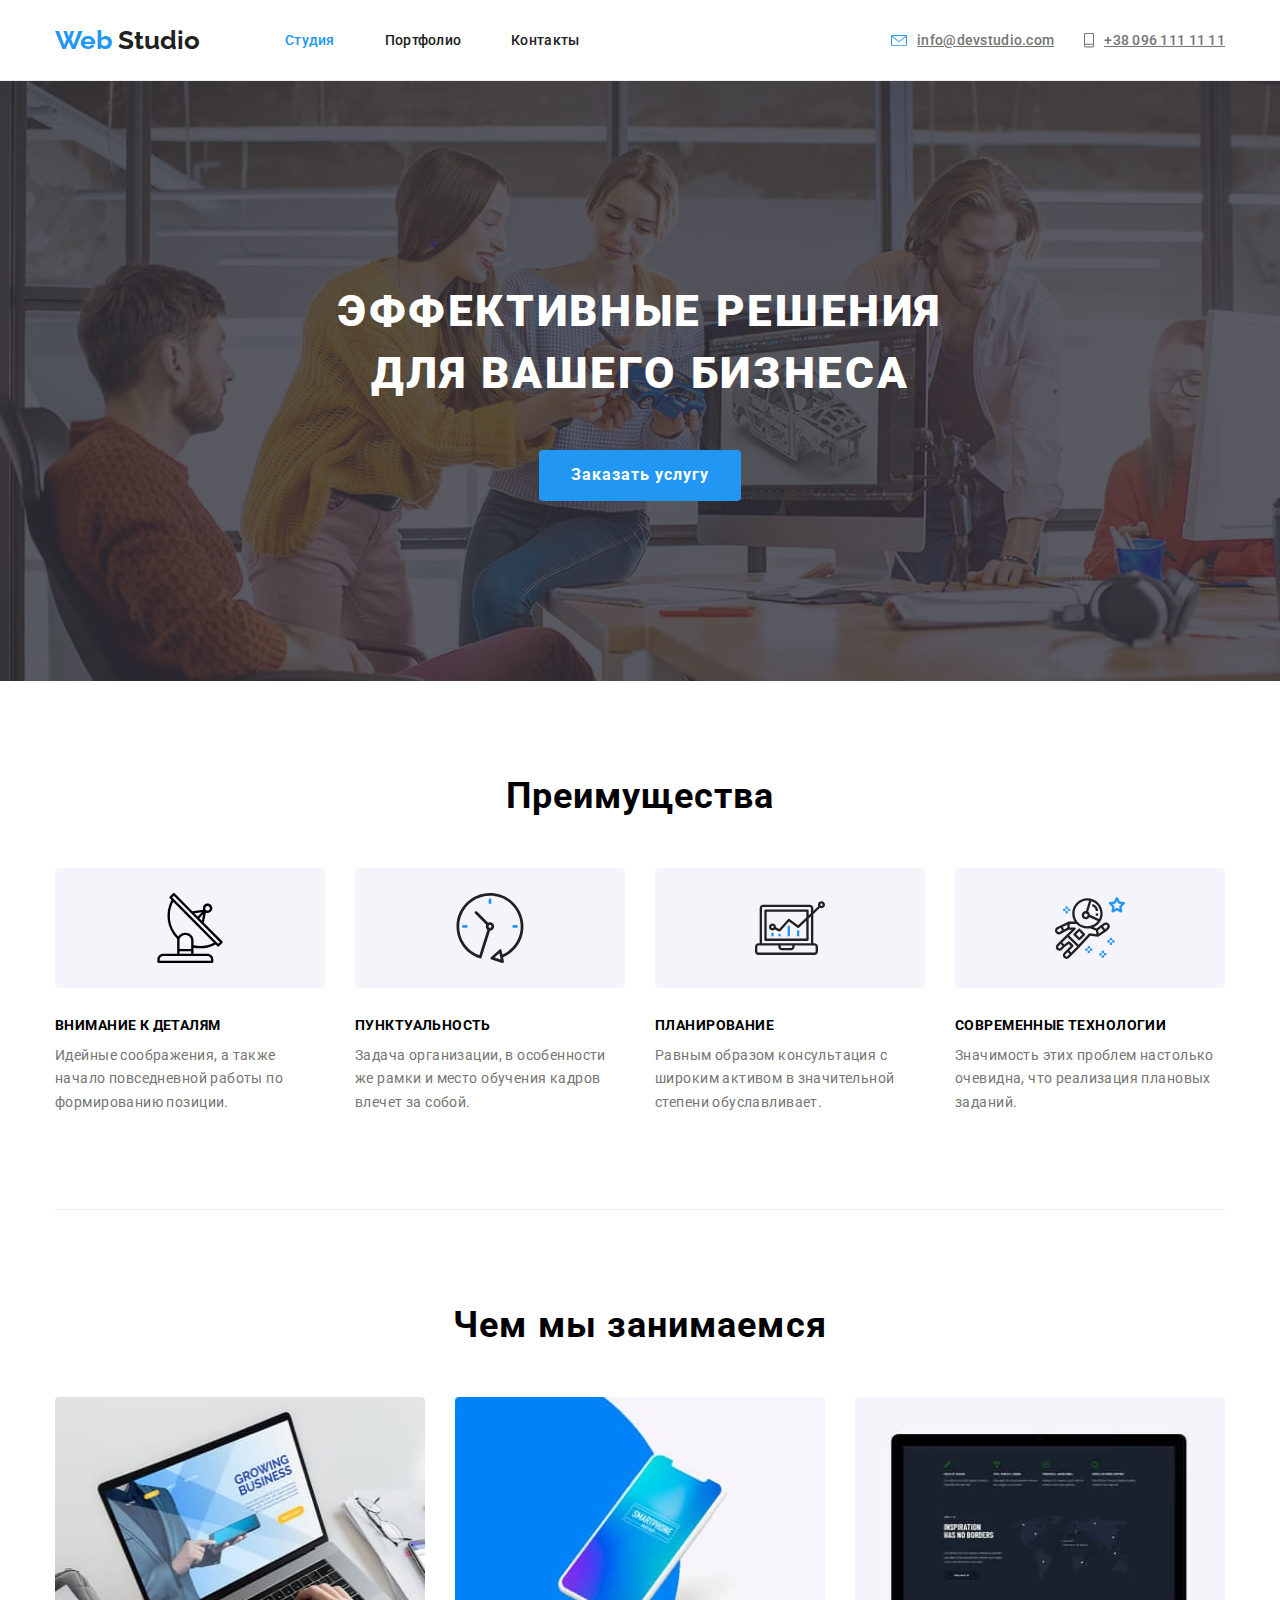
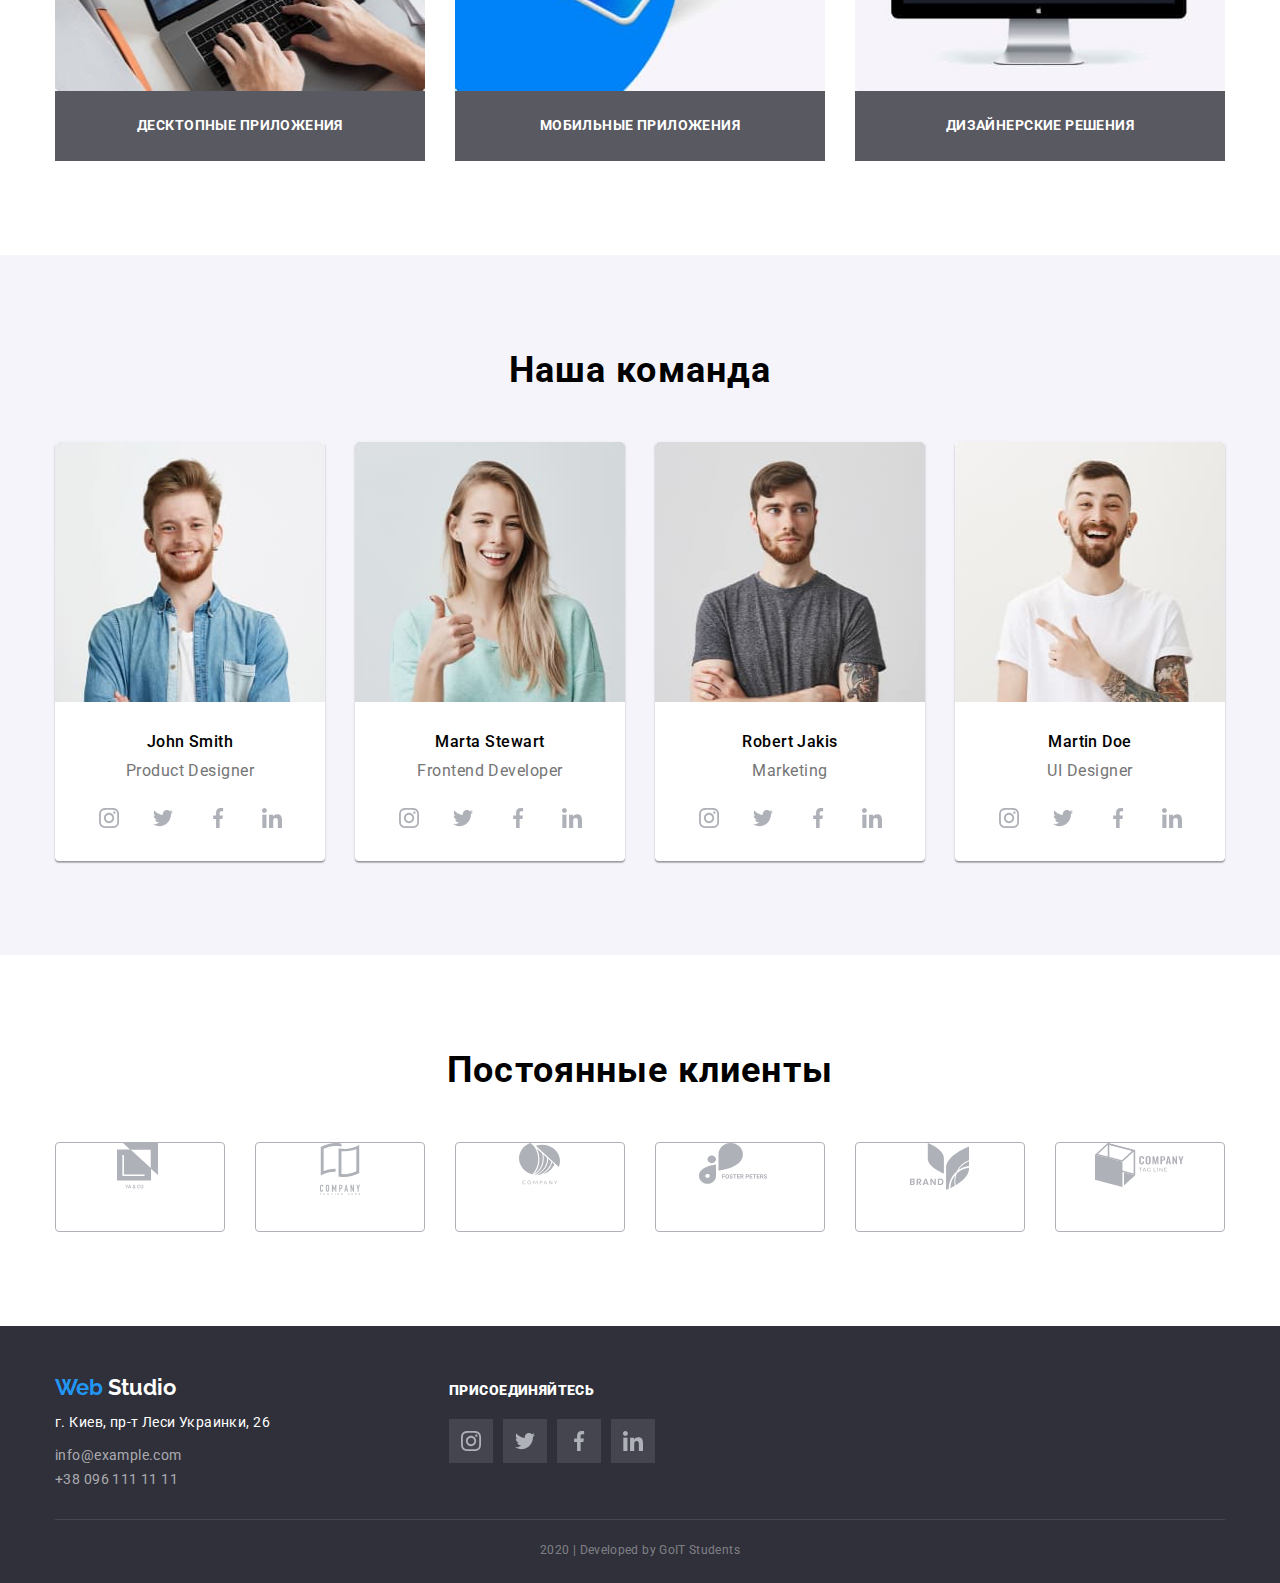
==== index.html @ 98acc705 "Добавляет герой и преимущества" ====
<!DOCTYPE html>
<html lang="ru">
  <head>
    <meta charset="UTF-8" />
    <meta name="viewport" content="width=device-width, initial-scale=1.0" />
    <title>Web Studio v.1</title>
    <link href="https://fonts.googleapis.com/css2?family=Raleway:wght@700&family=Roboto:wght@400;500;700;900&display=swap" rel="stylesheet">
    <link rel="stylesheet" href="https://cdnjs.cloudflare.com/ajax/libs/modern-normalize/0.6.0/modern-normalize.min.css">
    <link rel="stylesheet" href="./css/common.css">
    <link rel="stylesheet" href="./css/main.css">
  </head>
  <body>
    <!-- Шапка сайта -->
    <header class="header">
      <div class="container main">
        <nav class="main-nav">
          <a class="link logo" href="./index.html"><span class="logo-accent">Web</span> Studio</a>
          <ul class="list site-nav">
            <li class="item">
              <a class="link current" href="./index.html">Студия</a>
            </li>
            <li class="item">
              <a class="link" href="./portfolio.html">Портфолио</a>
            </li>
            <li class="item">
              <a class="link" href="#">Контакты</a>
            </li>
          </ul>
        </nav>
        <ul class="list site-nav site-contacts">
          <li class="contacts-main icon-mail">
            <a  class="link-contact" href="mailto:info@devstudio.com">info@devstudio.com</a>
          </li>
          <li class="contacts-main icon-tel">
            <a class="link-contact" href="tel:+380961111111">+38 096 111 11 11</a>
          </li>
        </ul>
      </div>
    </header>
    <main>
      <!-- Герой -->
      <section class="hero overlay">
        <div class="container">
          <h1 class="hero-title">эффективные решения для вашего бизнеса</h1>
          <a class="link buttom" href="#">Заказать услугу</a>
        </div>
      </section>
      <!-- Преимущества -->
      <section class="section">
        <div class="container">
          <h2 class="section-title">Преимущества</h2>
          <ul class="list advantages">
            <li class="item icon-antenna">
              <h3 class="section-subtitle">Внимание к деталям</h3>
              <p class="section-text">
                Идейные соображения, а также начало повседневной работы по
                формированию позиции.
              </p>
            </li>
            <li class="item icon-clock">
              <h3 class="section-subtitle">Пунктуальность</h3>
              <p class="section-text">
                Задача организации, в особенности же рамки и место обучения кадров
                влечет за собой.
              </p>
            </li>
            <li class="item icon-diagram">
              <h3 class="section-subtitle">Планирование</h3>
              <p class="section-text">
                Равным образом консультация с широким активом в значительной
                степени обуславливает.
              </p>
            </li>
            <li class="item icon-astronaut">
              <h3 class="section-subtitle">Современные технологии</h3>
              <p class="section-text">
                Значимость этих проблем настолько очевидна, что реализация
                плановых заданий.
              </p>
            </li>
          </ul>
        </div>
      </section>
      <!-- Чем мы занимаемся -->
      <section class="section border-top">
        <div class="container">
          <h2 class="section-title">Чем мы занимаемся</h2>
          <ul class="list doing">
            <li class="item">
              <a href="#"><img src="./images/box1.jpg" alt="Десктопные приложения" width="370" height="294" /></a>
              <h3 class="section-subtitle working">Десктопные приложения</h3>
            </li>
            <li class="item">
              <a href="#"><img src="./images/box2.jpg" alt="Мобильные приложения" width="370" height="294" /></a>
              <h3 class="section-subtitle working">Мобильные приложения</h3>
            </li>
            <li class="item">
              <a href="#"><img src="./images/box3.jpg" alt="Дизайнерские решения" width="370" height="294" /></a>
              <h3 class="section-subtitle working">Дизайнерские решения</h3>
            </li>
          </ul>
        </div>
      </section>
      <!-- Наша команда -->
      <section class="section section-bacground">
        <div class="container">
          <h2 class="section-title">Наша команда</h2>
          <ul class="list our-team">
            <li class="item">
              <img class="img-margin" src="./images/JohnSmith.jpg" alt="John Smith" width="270" height="260"/>
              <h3 class="comand" lang="en">John Smith</h3>
              <p class="comand-text" lang="en">Product Designer</p>
              <ul class="list img-social">
                <li class="icon">
                  <a href="https://www.instagram.com/"><img class="img-size" src="./images/instagram.svg" alt="Инстаграм" /></a>
                </li>
                <li class="icon">
                  <a href="https://twitter.com/"><img class="img-size" src="./images/twitter.svg" alt="Твиттер" /></a>
                </li>
                <li class="icon">
                  <a href="https://www.facebook.com/"><img class="img-size" src="./images/facebook.svg" alt="Фейсбук" /></a>
                </li>
                <li class="icon">
                  <a href="https://www.linkedin.com/"><img class="img-size" src="./images/linkedin.svg" alt="Линкедин" /></a>
                </li>
              </ul>
            </li>
            <li class="item">
              <img class="img-margin" src="./images/MartaStewart.jpg" alt="Marta Stewart" width="270" height="260" />
              <h3 class="comand" lang="en">Marta Stewart</h3>
              <p class="comand-text" lang="en">Frontend Developer</p>
              <ul class="list img-social">
                <li class="icon">
                  <a href="https://www.instagram.com/"><img class="img-size" src="./images/instagram.svg" alt="Инстаграм" /></a>
                </li>
                <li class="icon">
                  <a href="https://twitter.com/"><img class="img-size" src="./images/twitter.svg" alt="Твиттер" /></a>
                </li>
                <li class="icon">
                  <a href="https://www.facebook.com/"><img class="img-size" src="./images/facebook.svg" alt="Фейсбук" /></a>
                </li>
                <li class="icon">
                  <a href="https://www.linkedin.com/"><img class="img-size" src="./images/linkedin.svg" alt="Линкедин" /></a>
                </li>
              </ul>
            </li>
            <li class="item">
              <img class="img-margin" src="./images/RobertJakis.jpg" alt="Robert Jakis" width="270" height="260" />
              <h3 class="comand" lang="en">Robert Jakis</h3>
              <p class="comand-text" lang="en">Marketing</p>
              <ul class="list img-social">
                <li class="icon">
                  <a href="https://www.instagram.com/"><img class="img-size" src="./images/instagram.svg" alt="Инстаграм" /></a>
                </li>
                <li class="icon">
                  <a href="https://twitter.com/"><img class="img-size" src="./images/twitter.svg" alt="Твиттер" /></a>
                </li>
                <li class="icon">
                  <a href="https://www.facebook.com/"><img class="img-size" src="./images/facebook.svg" alt="Фейсбук" /></a>
                </li>
                <li class="icon">
                  <a href="https://www.linkedin.com/"><img class="img-size" src="./images/linkedin.svg" alt="Линкедин" /></a>
                </li>
              </ul>
            </li>
            <li class="item">
              <img class="img-margin" src="./images/MartinDoe.jpg" alt="Martin Doe" width="270" height="260" />
              <h3 class="comand" lang="en">Martin Doe</h3>
              <p class="comand-text" lang="en">UI Designer</p>
              <ul class="list img-social">
                <li class="icon">
                  <a href="https://www.instagram.com/"><img class="img-size" src="./images/instagram.svg" alt="Инстаграм" /></a>
                </li>
                <li class="icon">
                  <a href="https://twitter.com/"><img class="img-size" src="./images/twitter.svg" alt="Твиттер" /></a>
                </li>
                <li class="icon">
                  <a href="https://www.facebook.com/"><img class="img-size" src="./images/facebook.svg" alt="Фейсбук" /></a>
                </li>
                <li class="icon">
                  <a href="https://www.linkedin.com/"><img class="img-size" src="./images/linkedin.svg" alt="Линкедин" /></a>
                </li>
              </ul>
            </li>
          </ul>
        </div>
      </section>
      <!-- Постоянные клиенты -->
      <section class="section">
        <div class="container">
          <h2 class="section-title">Постоянные клиенты</h2>
          <ul class="list customers">
            <li class="item">
              <a class="img-center" href="#"><img class="img-customers" src="./images/YACO.svg" alt="YA & CO" /></a>
            </li>
            <li class="item">
              <a class="img-center" href="#"><img class="img-customers" src="./images/TaglineHero.svg" alt="Tagline Hero" /></a>
            </li>
            <li class="item">
              <a class="img-center" href="#"><img class="img-customers" src="./images/COMPANY.svg" alt="COMPANY" /></a>
            </li>
            <li class="item">
              <a class="img-center" href="#"><img class="img-customers" src="./images/FOSTERPETERS.svg" alt="FOSTER PETERS" /></a>
            </li>
            <li class="item">
              <a class="img-center" href="#"><img class="img-customers" src="./images/BRAND.svg" alt="BRAND" /></a>
            </li>
            <li class="item">
              <a class="img-center" href="#"><img class="img-customers" src="./images/COMPANYTAGLINE.svg" alt="COMPANY TAG LIN" /></a>
            </li>
          </ul>
        </div>
      </section>
    </main>
    <!-- Футер -->
    <footer class="footer">
      <div class="container">
        <div class="footer-colums">
          <div class="item">
            <a class="link footer-logo" href="./index.html"><span class="footer-logo-accent">Web</span> Studio</a>
            <address class="adress">г. Киев, пр-т Леси Украинки, 26</address>
            <address>
              <ul class="list footer-link">
                <li>
                  <a class="link footer-link-contact" href="mailto:info@example.com">info@example.com</a>
                </li>
                <li>
                  <a class="link footer-link-contact" href="tel:+380961111111">+38 096 111 11 11</a>
                </li>
              </ul>
            </address>
          </div>
          <div class="item join-in">
            <p class="social-links"><b>присоединяйтесь</b></p>
            <ul class="list footer-social">
              <li class="social-footer-link">
                <a href="https://www.instagram.com/"><img class="img-footer" src="./images/instagram.svg" alt="Инстаграм"/></a>
              </li>
              <li class="social-footer-link">
                <a href="https://twitter.com/"><img class="img-footer" src="./images/twitter.svg" alt="Твиттер"/></a>
              </li>
              <li class="social-footer-link">
                <a href="https://www.facebook.com/"><img class="img-footer" src="./images/facebook.svg" alt="Фейсбук"/></a>
              </li>
              <li class="social-footer-link">
                <a href="https://www.linkedin.com/"><img class="img-footer" src="./images/linkedin.svg" alt="Линкедин"/></a>
              </li>
            </ul>
          </div>
        </div>
        <p class="copirait">2020 &verbar; Developed by GoIT Students</p>
      </div>
    </footer>
  </body>
</html>
---- css/common.css ----
:root {
    --primary-text-color: #212121;
    --text-color: #757575;
    --accent-color: #2196F3;
    --primary-white-color: #ffffff;
    --footer-second-text-color: rgba(255, 255, 255, 0.4);
    --footer-three-text-color: rgba(255, 255, 255, 0.6);
    --bacground-three-color: rgba(47, 48, 58, 0.8);
    --bacground-color: #E5E5E5;
    --bacground-second-color: #F5F4FA;
    --footer-bacground-color: #2F303A;
    --border-bottom-color: #ECECEC;
    --border-footer-solid: rgba(255, 255, 255, 0.1);
    --border-customers-color: #AFB1B8;
}

body {
    color: var(--primary-text-color:);
    font-family: 'Roboto', sans-serif;
}

h2, h3 {
    font-weight: 700;
}

h1, h2, h3, h4, p {
    margin-bottom: 0;
    margin-top: 0;
}

img {
    display: block;
}
.container {
    width: 1200px;
    padding-left: 15px;
    padding-right: 15px;
    margin: 0 auto;
}

.section {
    padding: 94px 0;
    text-align: center;
}

.list {
    padding: 0;
    margin: 0;
    list-style: none;
}

.link, .current {
    text-decoration: none;
}

.header {
    border-bottom: 1px solid var(--border-bottom-color);
}

.main {
    display: flex;
}

.main-nav {
    display: flex;
    align-items: center;
}

/* Шапка сайта */
.logo {
    margin-right: 85px;

    color: var(--primary-text-color);
    font-family: 'Raleway', sans-serif;
    font-weight: 700;
    font-size: 26px;
    line-height: 31px;
}

.site-nav {
    display: flex;
    
    font-weight: 500;
    font-size: 14px;
    line-height: 16px;
    letter-spacing: 0.02em;
}

.contacts-main {
    display: flex;
}

.logo:hover, .logo:focus {
    color: var(--accent-color);
}

.logo-accent {
    color: var(--accent-color);
}

.logo-accent:hover, .logo-accent:focus {
    color: var(--primary-text-color);
}

.site-nav .link {
    display: block;
    padding: 32px 0px;

    color: var(--primary-text-color);
}

.site-nav .item:not(:last-child) {
    margin-right: 50px;
}


.site-nav .link:hover, .site-nav .link:focus {
    color: var(--accent-color);
}

.site-nav .link.current {
    color: var(--accent-color);
}

.site-nav .link.current:hover, .site-nav .link.current:focus {
    color: var(--primary-text-color);
}

.site-nav .contacts-main .link-contact {
    display: block;
    padding: 32px 0;
    margin-left: 10px;

    color: var(--text-color);
}

.site-contacts {
    margin-left: auto;
}

.site-nav .contacts-main:not(:last-child) {
    margin-right: 30px;
}

.site-nav .link-contact:hover, .site-nav .link-contact:focus {
    color: var(--accent-color);
}

.icon-mail::before {
    content: "";
    width: 16px;
    background-image: url("../images/mail.svg");
    background-repeat: no-repeat;
    background-position: center;
}

.icon-tel::before {
    content: "";
    width: 10px;
    background-image: url("../images/telefone.svg");
    background-repeat: no-repeat;
    background-position: center;
}

/* Футер сайта */
.footer {
    background-color: var(--footer-bacground-color);
}
.footer-logo {
    color: var(--primary-white-color);
    font-family: Raleway;
    font-weight: 700;
    font-size: 22px;
    line-height: 26px;
}

.footer-logo-accent {
    color: var(--accent-color);
}

.footer-logo-accent:hover, .footer-logo-accent:focus {
    color: var(--primary-white-color);
}

.footer-logo:hover, .footer-logo:focus {
    color: var(--accent-color);
}

.footer-logo, .footer-logo-accent {
    background-color: var(--footer-bacground-color);
}

.adress {
    margin-bottom: 9px;
    margin-top: 10px;

    color: var(--primary-white-color);
    background-color: var(--footer-bacground-color);
    font-style: normal;
    font-size: 14px;
    line-height: 24px;
    letter-spacing: 0.03em;
}

.footer-link .footer-link-contact {
    margin-bottom: 9px;

    color: var(--footer-three-text-color);
    background-color: var(--footer-bacground-color);
    font-style: normal;
    font-size: 14px;
    line-height: 24px;
    letter-spacing: 0.03em;
}

.footer-link .footer-link-contact:hover, .footer-link .footer-link-contact:focus {
    color: var(--accent-color);
}

.social-links {
    margin-bottom: 21px;

    color: var(--primary-white-color);
    background-color: var(--footer-bacground-color);
    font-weight: 700;
    font-size: 14px;
    line-height: 16px;
    letter-spacing: 0.03em;
    text-transform: uppercase;
}

.copirait {
    padding: 18px 0 21px 0;

    color: var(--footer-second-text-color);
    background-color: var(--footer-bacground-color);
    font-size: 12px;
    line-height: 24px;
    text-align: center;
    letter-spacing: 0.03em;

    border-top: 1px solid var(--border-footer-solid);
}

.img-footer {
    display: block;
    padding: 12px;

    background-color: var(--border-footer-solid);
}

.footer-colums {
    display: flex;
    align-items: baseline;
}

.footer-colums .item:not(:last-child) {
    margin-right: 179px;
}

.footer-social {
    display: flex;
}

.footer-social .social-footer-link:not(:last-child) {
    margin-right: 10px;
}

.footer .join-in {
    padding: 56px 0;
}
---- css/main.css ----
.overlay {
    max-width: 1600px;
    height: 600px;
    margin-left: auto;
    margin-right: auto;
    background-repeat: no-repeat;
    background-size: cover;
    background-image: linear-gradient(to right,rgba(47, 48, 58, 0.8),rgba(47, 48, 58, 0.8)), url("../images/Header.jpg");
}

.hero {
    text-align: center;
}

.hero .hero-title {
    margin-bottom: 46px;
    padding-top: 200px;
    padding-left: 262px;
    padding-right: 262px;

    color: var(--primary-white-color);
    font-weight: 900;
    font-size: 44px;
    line-height: 1.4;
    letter-spacing: 0.06em;
    text-transform: uppercase;
}

.hero .link.buttom {
    color: var(--primary-white-color);
    background-color: var(--accent-color);
    font-weight: 700;
    font-size: 16px;
    line-height: 1.9;
    text-decoration: none;
    letter-spacing: 0.06em;
    /* align-items: center; */
}

.buttom {
    display: inline-block;
    padding: 10px 32px;
    border-radius: 4px;
    margin-left: auto;
    margin-right: auto; 
    min-width: 200px;
    text-align: center;
}

.advantages {
    display: flex;
    flex-wrap: wrap;
}

.advantages .item {
    width: calc((100% - 90px) / 4);
    margin-right: 30px;
}

.advantages > .item::before {
    display: block;
    content: "";
    height: 120px;
    margin-bottom: 30px;
    background-repeat: no-repeat;
    background-position: center;
    background-color: var(--bacground-second-color);
    border-radius: 4px;
}

.icon-antenna::before {
    background-image: url("../images/antenna1.svg");
}

.icon-clock::before {
    background-image: url("../images/clock.svg");
}

.icon-diagram::before {
    background-image: url("../images/diagram.svg");
}

.icon-astronaut::before {
    background-image: url("../images/astronaut.svg");
}

.advantages .item:nth-child(4n) {
    margin-right: 0;
}

.advantages .item .section-text, .section-subtitle {
    text-align: left;
}

.section-title {
    margin-bottom: 50px;

    font-weight: bold;
    font-size: 36px;
    line-height: 1.2;
    text-align: center;
    letter-spacing: 0.03em;     
}

.section-subtitle {
    margin-bottom: 10px;

    font-weight: bold;
    font-size: 14px;
    line-height: 1.1;
    letter-spacing: 0.03em;
    text-transform: uppercase;
}

.section-text {
    color: var(--text-color);
    font-size: 14px;
    line-height: 1.7;
    letter-spacing: 0.03em;
}

.border-top::before {
    display: block;
    content: "";
    background-color: var(--border-bottom-color);
    max-width: 1170px;
    height: 1px;
    margin-left: auto;
    margin-right: auto;
    margin-bottom: 94px;
    /* outline: 1px solid tomato; */
}

.border-top {
    padding-top: 0;
}

.advantages-icon {

}

.img-margin {
    margin-bottom: 30px;

    border-top-left-radius: 4px;
    border-top-right-radius: 4px;
}

.doing {
    display: flex;
    flex-wrap: wrap;
}

.doing .item {
    width: calc((100% - 60px) / 3);
    margin-right: 30px;
}

.doing .item:nth-child(3n) {
    margin-right: 0;
}

.working {
    padding: 27px 0;
    margin-bottom: 0;

    color: var(--primary-white-color);
    background-color: var(--bacground-three-color);
    text-align: center;
}

.comand-text, .section-text {
    color: var(--text-color);
}

.comand {
    margin-bottom: 10px;

    font-weight: 500;
    font-size: 16px;
    line-height: 1.2;
    text-align: center;
    letter-spacing: 0.03em;
}

.comand-text {
    margin-bottom: 16px;

    font-size: 16px;
    line-height: 1.2;
    text-align: center;
    letter-spacing: 0.03em;
}

.our-team {
    display: flex;
    flex-wrap: wrap;
}

.our-team .item {
    width: calc((100% - 90px) / 4);
    margin-right: 30px;

    background-color: var(--primary-white-color);
    box-shadow: 0px 2px 1px rgba(0, 0, 0, 0.2), 0px 1px 1px rgba(0, 0, 0, 0.14), 0px 1px 3px rgba(0, 0, 0, 0.12);
    border-radius: 4px;
}

.our-team .item:nth-child(4n) {
    margin-right: 0;
}

.img-social {
    display: flex;
    justify-content: space-between;
    padding: 0 31px 21px 32px;
}

.img-size {
    padding: 12px;
}

/* .img-social .icon {
    justify-content: center;
} */

.section-bacground {
    background-color: var(--bacground-second-color);
}

/* .img-customers {

} */

.customers {
    display: flex;
}

.customers .item {
    width: calc((100% - 150px) / 6);
    margin-right: 30px;

    border: 1px solid var(--border-customers-color);
    border-radius: 4px;
    height: 90px;
}

.img-center {
    display: flex;
    justify-content: center;
}
/* .img-customers {
    margin-top: auto;
} */
.customers .item:nth-child(6n) {
    margin-right: 0;
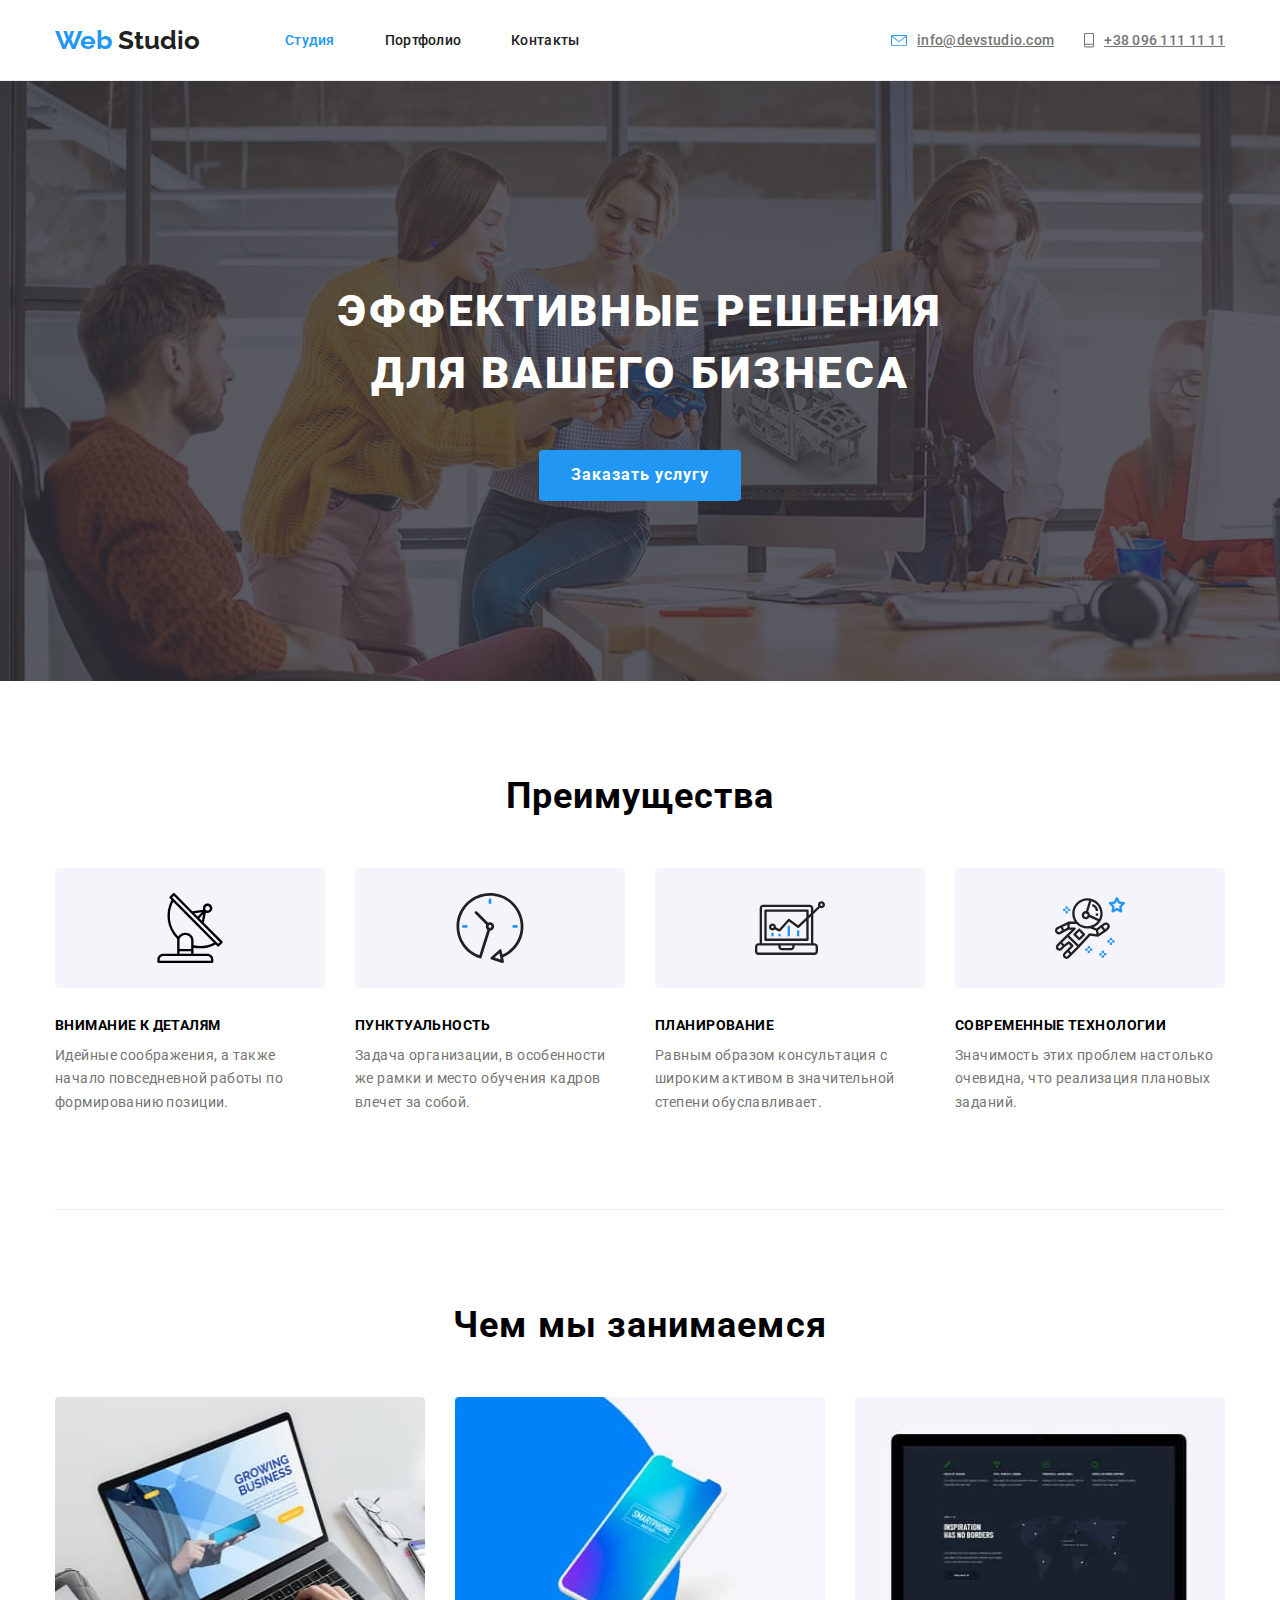
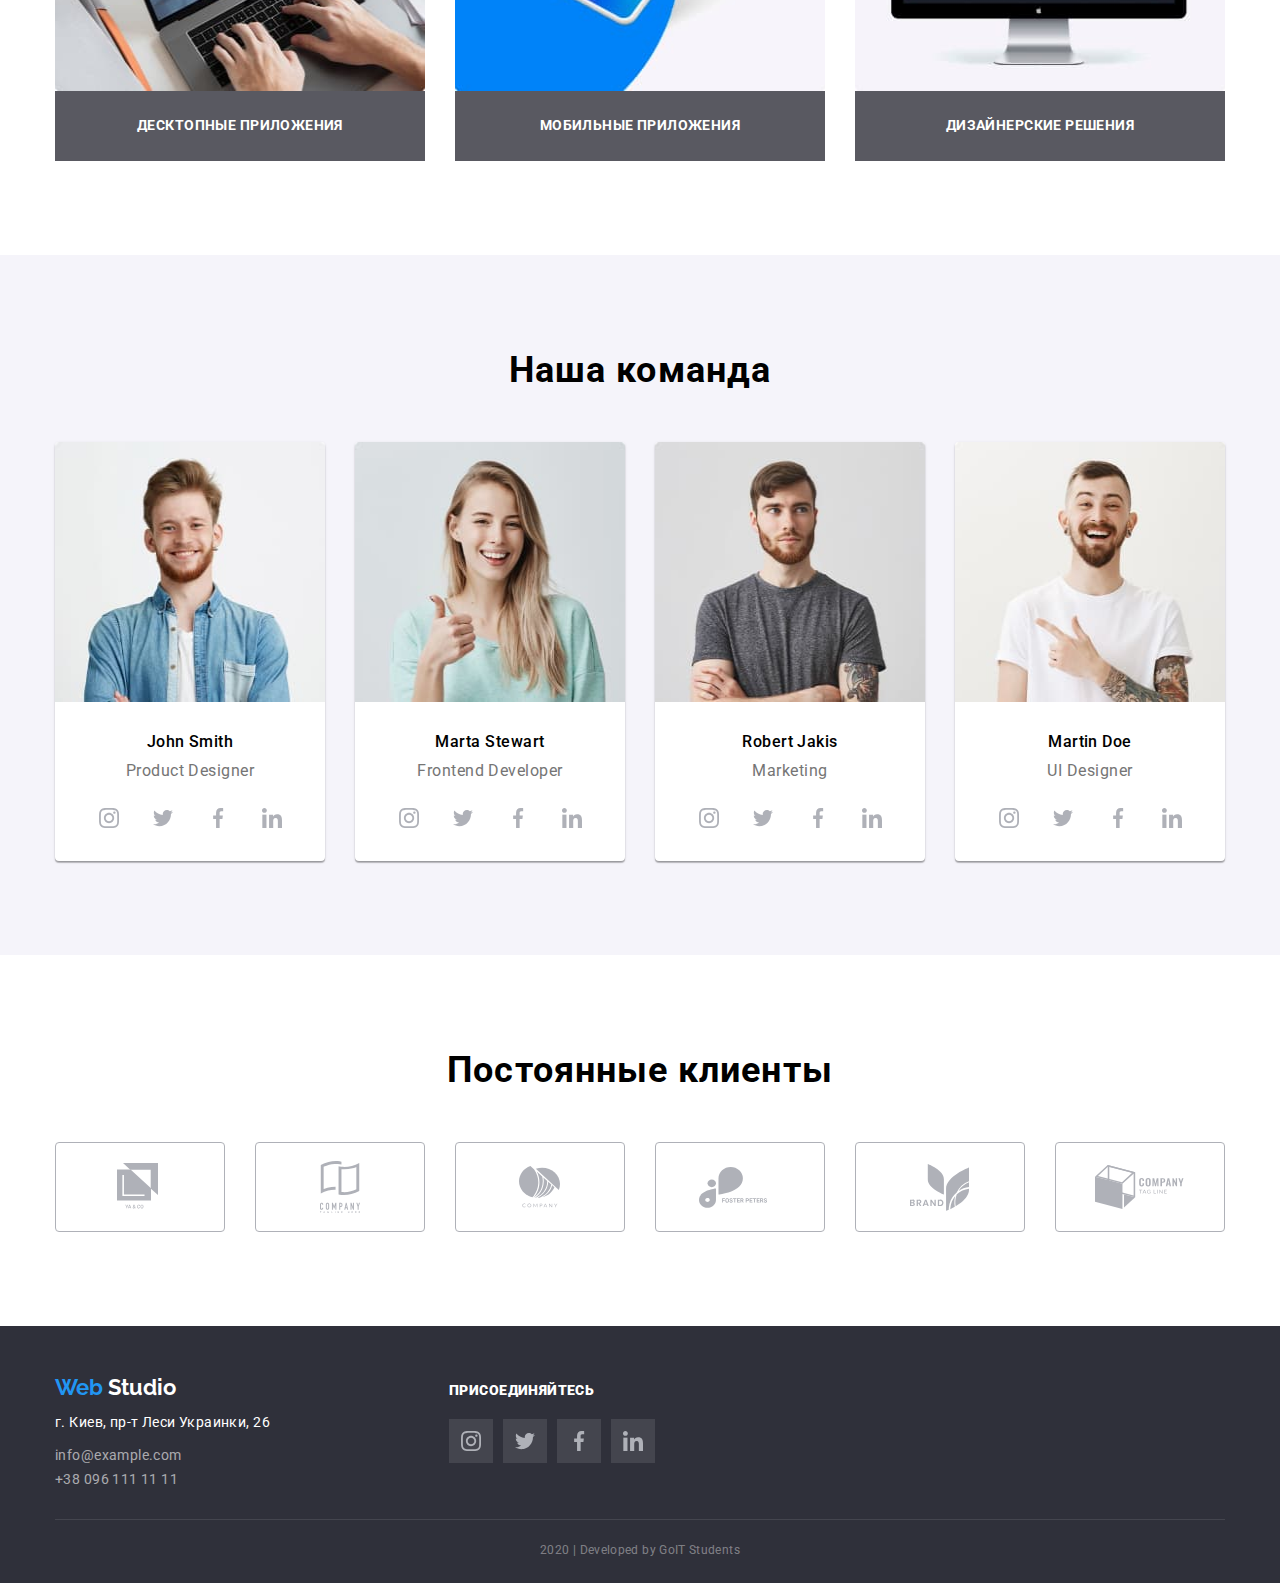
==== commit f3934bda: "Пофиксил позиционирование иконок" ====
--- a/index.html
+++ b/index.html
@@ -191,22 +191,22 @@
           <h2 class="section-title">Постоянные клиенты</h2>
           <ul class="list customers">
             <li class="item">
-              <a class="img-center" href="#"><img class="img-customers" src="./images/YACO.svg" alt="YA & CO" /></a>
-            </li>
-            <li class="item">
-              <a class="img-center" href="#"><img class="img-customers" src="./images/TaglineHero.svg" alt="Tagline Hero" /></a>
-            </li>
-            <li class="item">
-              <a class="img-center" href="#"><img class="img-customers" src="./images/COMPANY.svg" alt="COMPANY" /></a>
-            </li>
-            <li class="item">
-              <a class="img-center" href="#"><img class="img-customers" src="./images/FOSTERPETERS.svg" alt="FOSTER PETERS" /></a>
-            </li>
-            <li class="item">
-              <a class="img-center" href="#"><img class="img-customers" src="./images/BRAND.svg" alt="BRAND" /></a>
-            </li>
-            <li class="item">
-              <a class="img-center" href="#"><img class="img-customers" src="./images/COMPANYTAGLINE.svg" alt="COMPANY TAG LIN" /></a>
+              <a href="#"><img src="./images/YACO.svg" alt="YA & CO" /></a>
+            </li>
+            <li class="item">
+              <a href="#"><img src="./images/TaglineHero.svg" alt="Tagline Hero" /></a>
+            </li>
+            <li class="item">
+              <a href="#"><img src="./images/COMPANY.svg" alt="COMPANY" /></a>
+            </li>
+            <li class="item">
+              <a href="#"><img src="./images/FOSTERPETERS.svg" alt="FOSTER PETERS" /></a>
+            </li>
+            <li class="item">
+              <a href="#"><img src="./images/BRAND.svg" alt="BRAND" /></a>
+            </li>
+            <li class="item">
+              <a href="#"><img src="./images/COMPANYTAGLINE.svg" alt="COMPANY TAG LIN" /></a>
             </li>
           </ul>
         </div>
--- a/css/main.css
+++ b/css/main.css
@@ -237,20 +237,16 @@
 }
 
 .customers .item {
+    display: flex;
+    height: 90px;
+    justify-content: center;
+    align-items: center;
     width: calc((100% - 150px) / 6);
     margin-right: 30px;
 
     border: 1px solid var(--border-customers-color);
     border-radius: 4px;
-    height: 90px;
-}
-
-.img-center {
-    display: flex;
-    justify-content: center;
-}
-/* .img-customers {
-    margin-top: auto;
-} */
+}
+
 .customers .item:nth-child(6n) {
     margin-right: 0;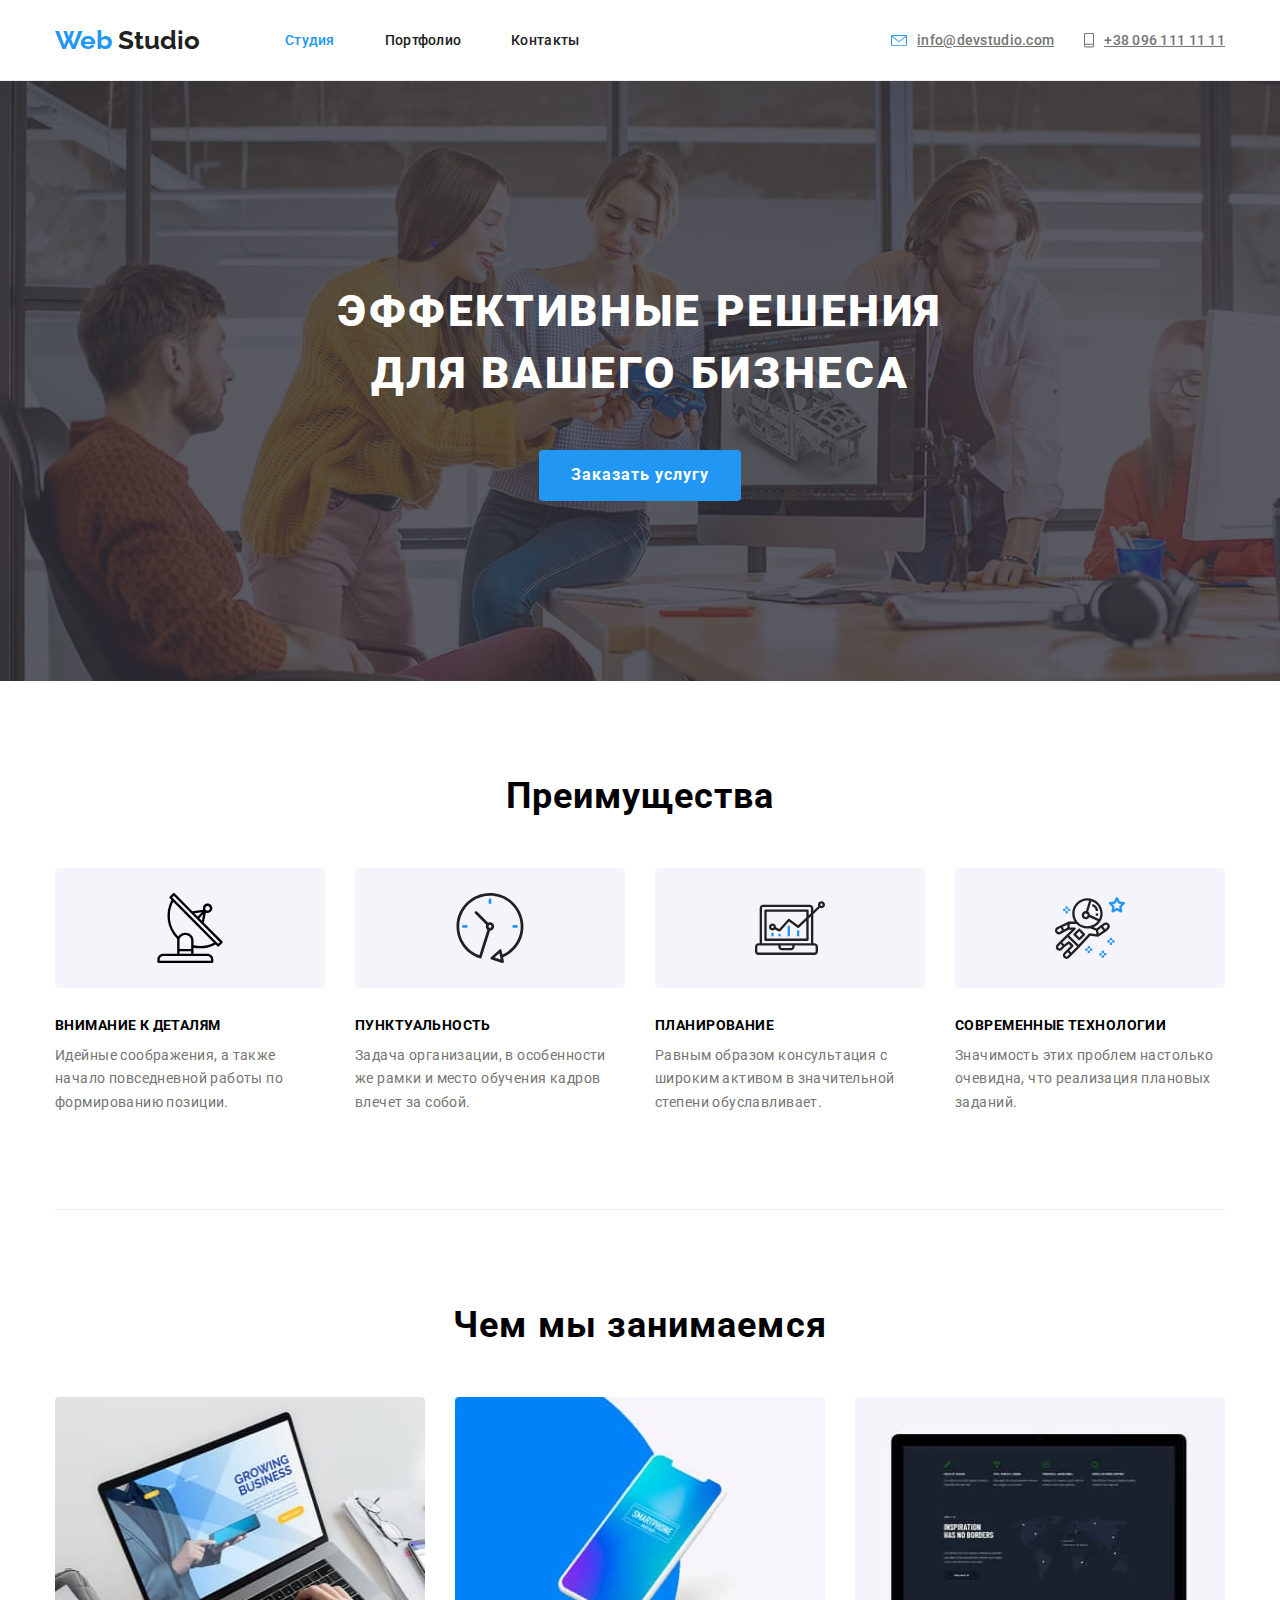
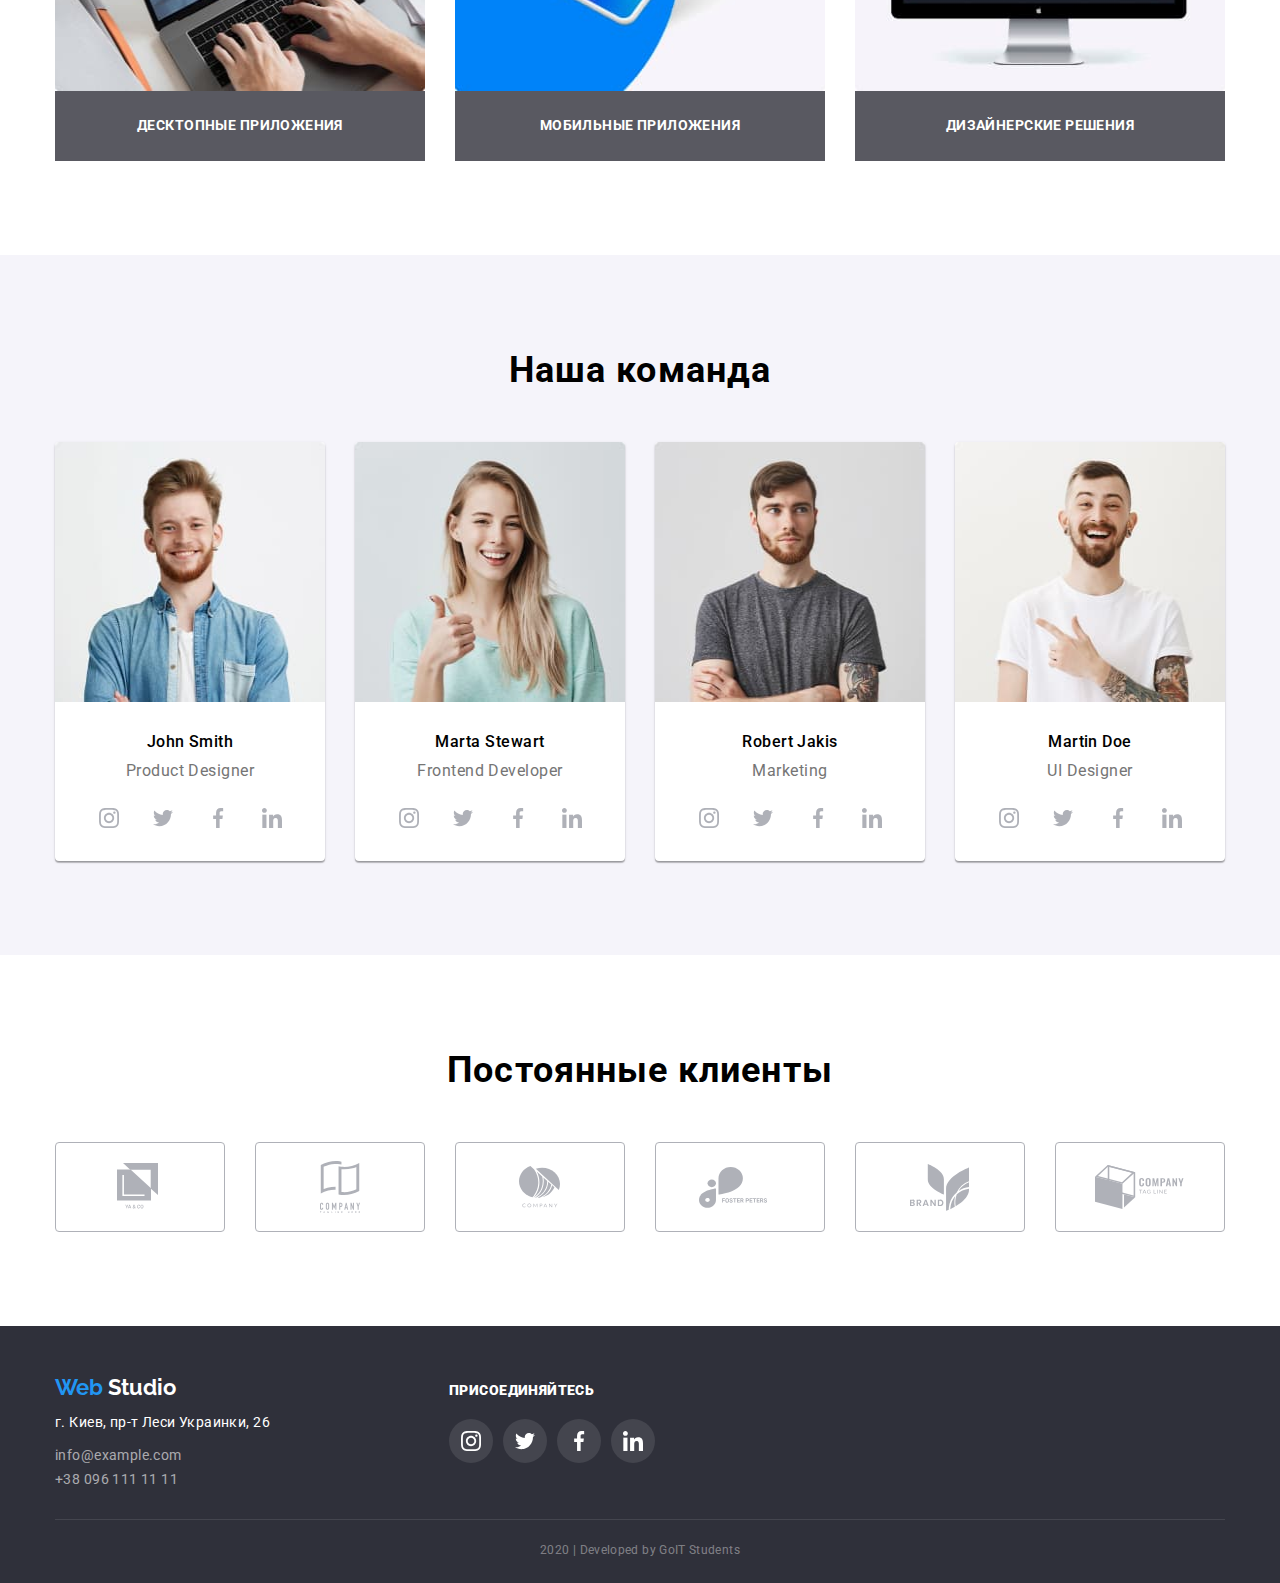
==== commit db3d4d62: "Добавляет иконки соцсетей футера" ====
--- a/index.html
+++ b/index.html
@@ -234,16 +234,16 @@
             <p class="social-links"><b>присоединяйтесь</b></p>
             <ul class="list footer-social">
               <li class="social-footer-link">
-                <a href="https://www.instagram.com/"><img class="img-footer" src="./images/instagram.svg" alt="Инстаграм"/></a>
-              </li>
-              <li class="social-footer-link">
-                <a href="https://twitter.com/"><img class="img-footer" src="./images/twitter.svg" alt="Твиттер"/></a>
-              </li>
-              <li class="social-footer-link">
-                <a href="https://www.facebook.com/"><img class="img-footer" src="./images/facebook.svg" alt="Фейсбук"/></a>
-              </li>
-              <li class="social-footer-link">
-                <a href="https://www.linkedin.com/"><img class="img-footer" src="./images/linkedin.svg" alt="Линкедин"/></a>
+                <a href="https://www.instagram.com/"><img class="img-footer" src="./images/instagram-wite.svg" alt="Инстаграм"/></a>
+              </li>
+              <li class="social-footer-link">
+                <a href="https://twitter.com/"><img class="img-footer" src="./images/twitter-wite.svg" alt="Твиттер"/></a>
+              </li>
+              <li class="social-footer-link">
+                <a href="https://www.facebook.com/"><img class="img-footer" src="./images/facebook-wite.svg" alt="Фейсбук"/></a>
+              </li>
+              <li class="social-footer-link">
+                <a href="https://www.linkedin.com/"><img class="img-footer" src="./images/linkedin-wite.svg" alt="Линкедин"/></a>
               </li>
             </ul>
           </div>
--- a/css/common.css
+++ b/css/common.css
@@ -242,11 +242,15 @@
     border-top: 1px solid var(--border-footer-solid);
 }
 
-.img-footer {
-    display: block;
-    padding: 12px;
+.footer-social > .social-footer-link {
+    display: flex;
+    width: 44px;
+    height: 44px;
+    justify-content: center;
+    align-items: center;
 
     background-color: var(--border-footer-solid);
+    border-radius: 22px;
 }
 
 .footer-colums {
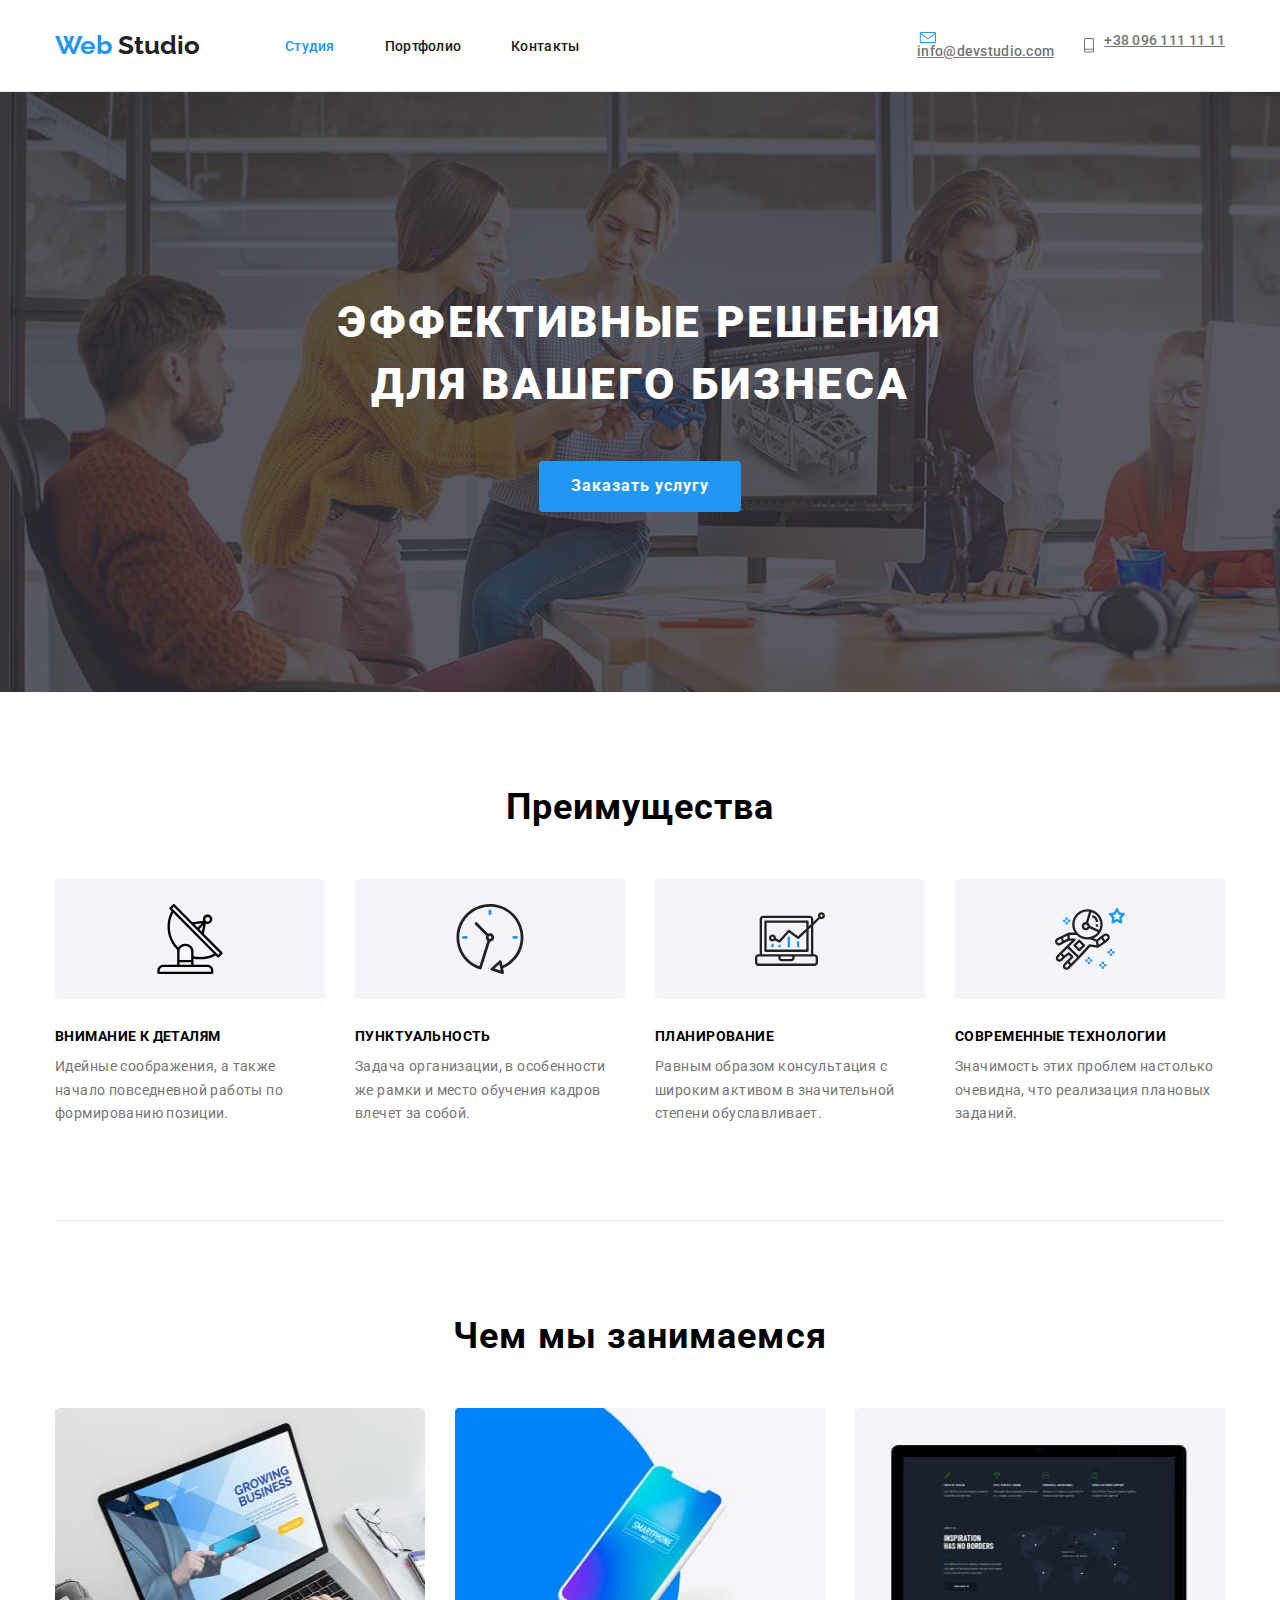
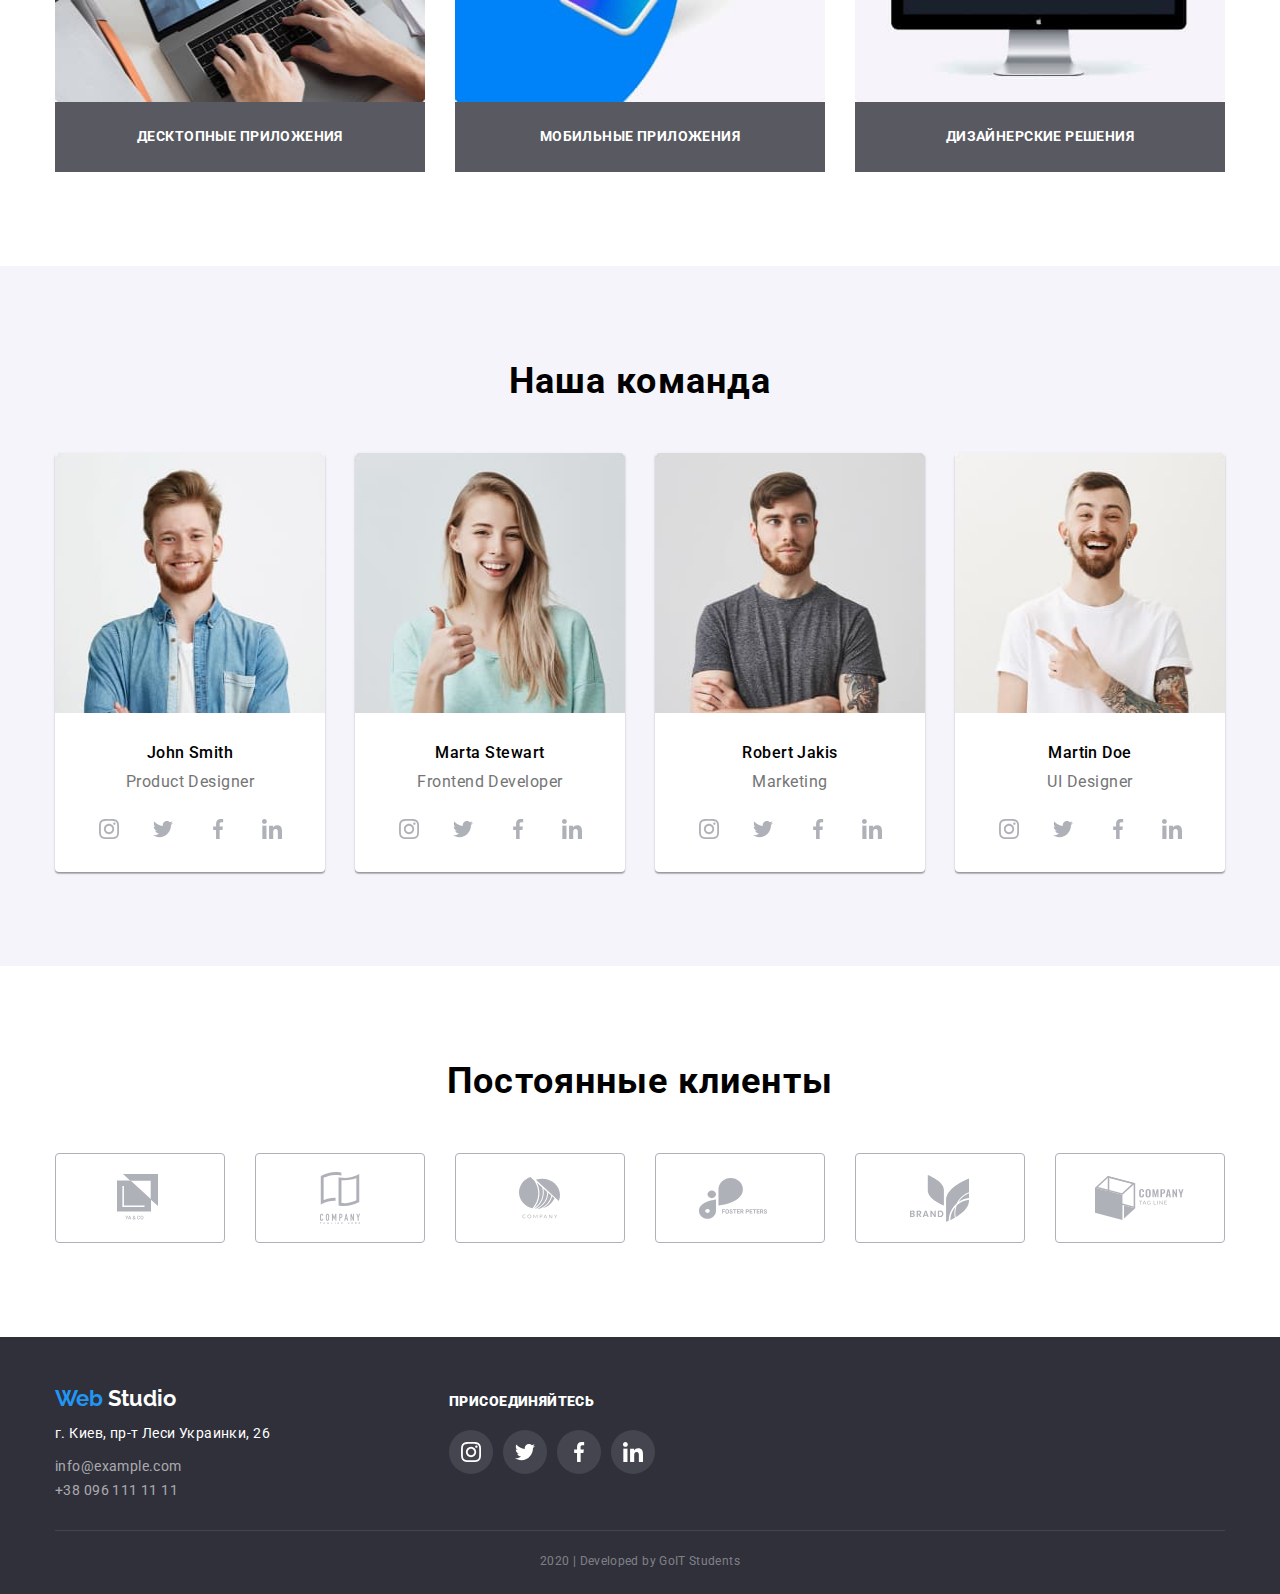
==== commit bedeeac8: "Добавляет оптимизированный свг" ====
--- a/index.html
+++ b/index.html
@@ -28,8 +28,12 @@
           </ul>
         </nav>
         <ul class="list site-nav site-contacts">
-          <li class="contacts-main icon-mail">
-            <a  class="link-contact" href="mailto:info@devstudio.com">info@devstudio.com</a>
+          <li class="contacts-main">
+            <a  class="link-contact" href="mailto:info@devstudio.com">
+              <svg class="icon-mail" width="22" height="11.2">
+                <use href="./images/sprite.svg#mail"></use>
+              </svg>
+              info@devstudio.com</a>
           </li>
           <li class="contacts-main icon-tel">
             <a class="link-contact" href="tel:+380961111111">+38 096 111 11 11</a>
--- a/css/common.css
+++ b/css/common.css
@@ -12,6 +12,7 @@
     --border-bottom-color: #ECECEC;
     --border-footer-solid: rgba(255, 255, 255, 0.1);
     --border-customers-color: #AFB1B8;
+    --border-our-team-color: #EEEEEE;
 }
 
 body {
@@ -90,6 +91,10 @@
     display: flex;
 }
 
+.contacts-main .link-contact {
+    display: flex;
+}
+
 .logo:hover, .logo:focus {
     color: var(--accent-color);
 }
@@ -146,12 +151,9 @@
     color: var(--accent-color);
 }
 
-.icon-mail::before {
-    content: "";
-    width: 16px;
-    background-image: url("../images/mail.svg");
-    background-repeat: no-repeat;
-    background-position: center;
+.icon-mail {
+    display: block;
+    margin-right: 10px;
 }
 
 .icon-tel::before {
@@ -253,6 +255,10 @@
     border-radius: 22px;
 }
 
+.footer-social > .social-footer-link:hover, .footer-social > .social-footer-link:focus {
+    background-color: var(--accent-color);
+}
+
 .footer-colums {
     display: flex;
     align-items: baseline;
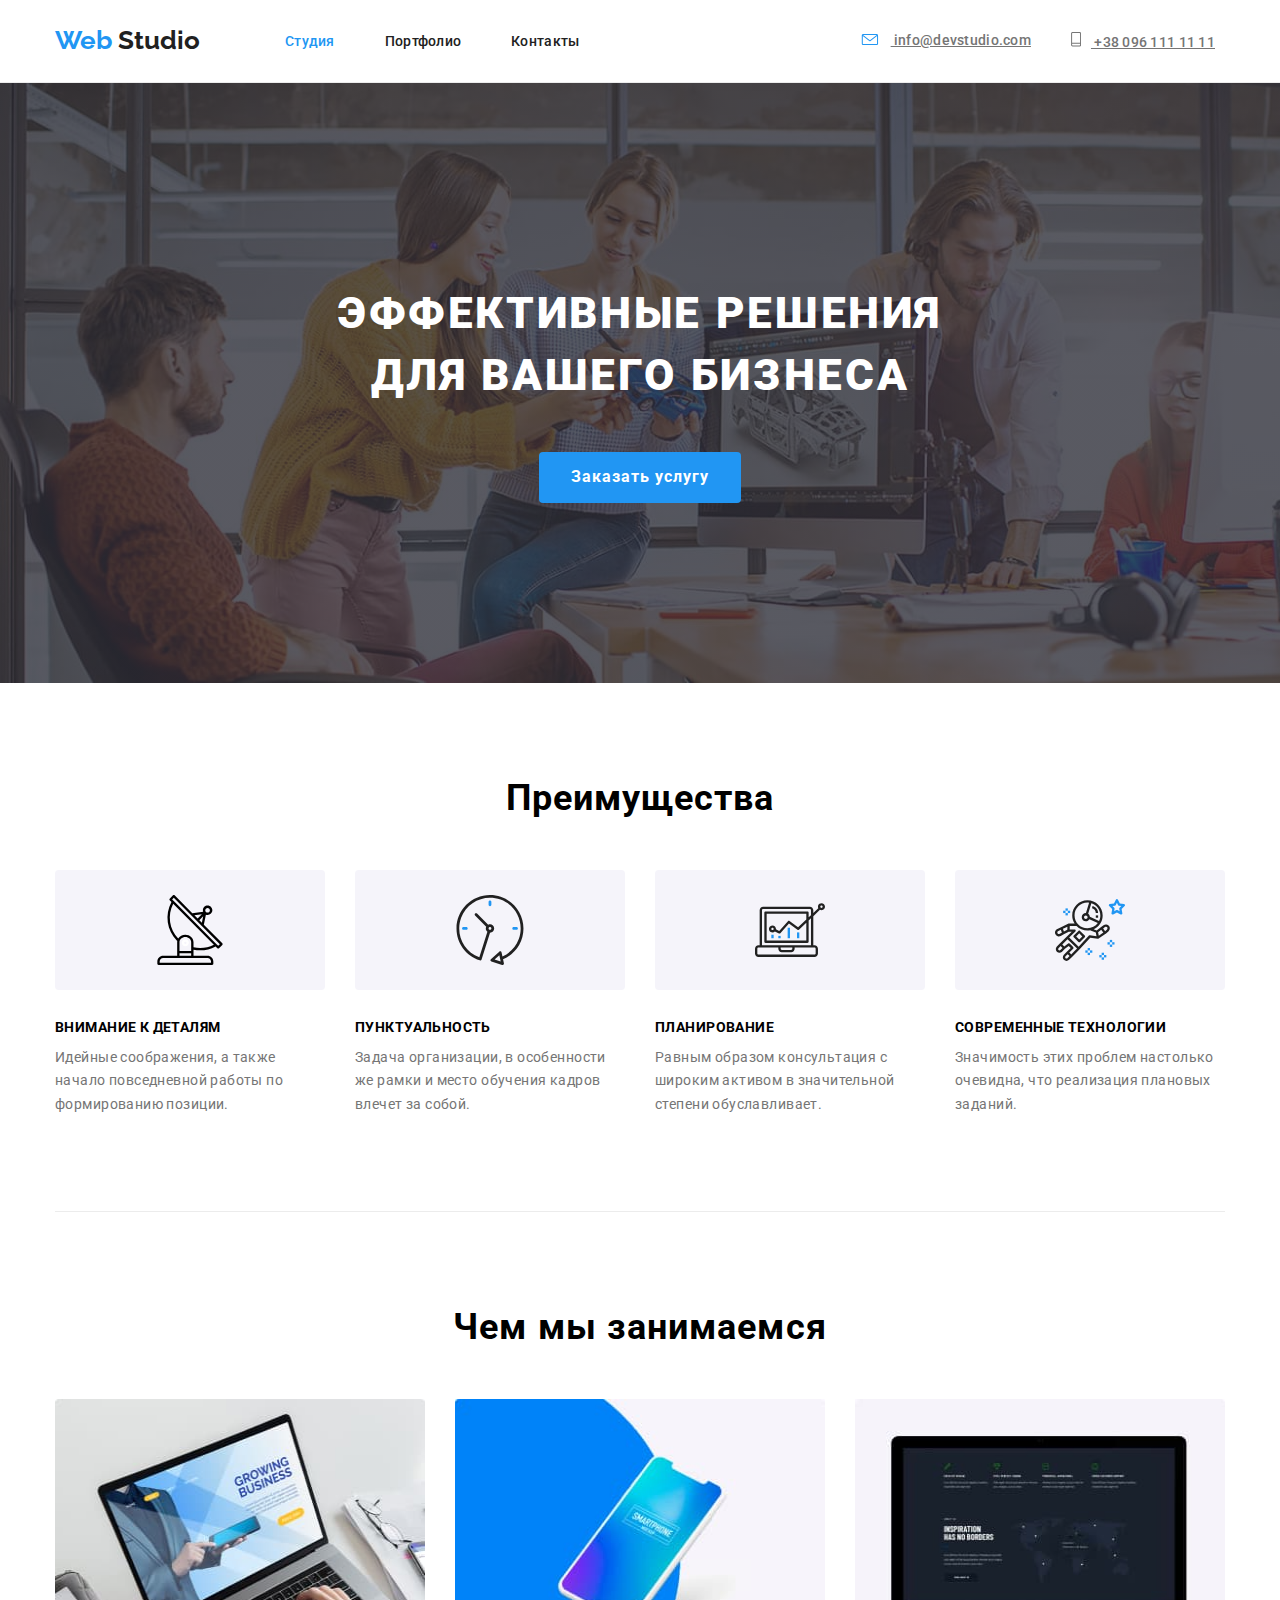
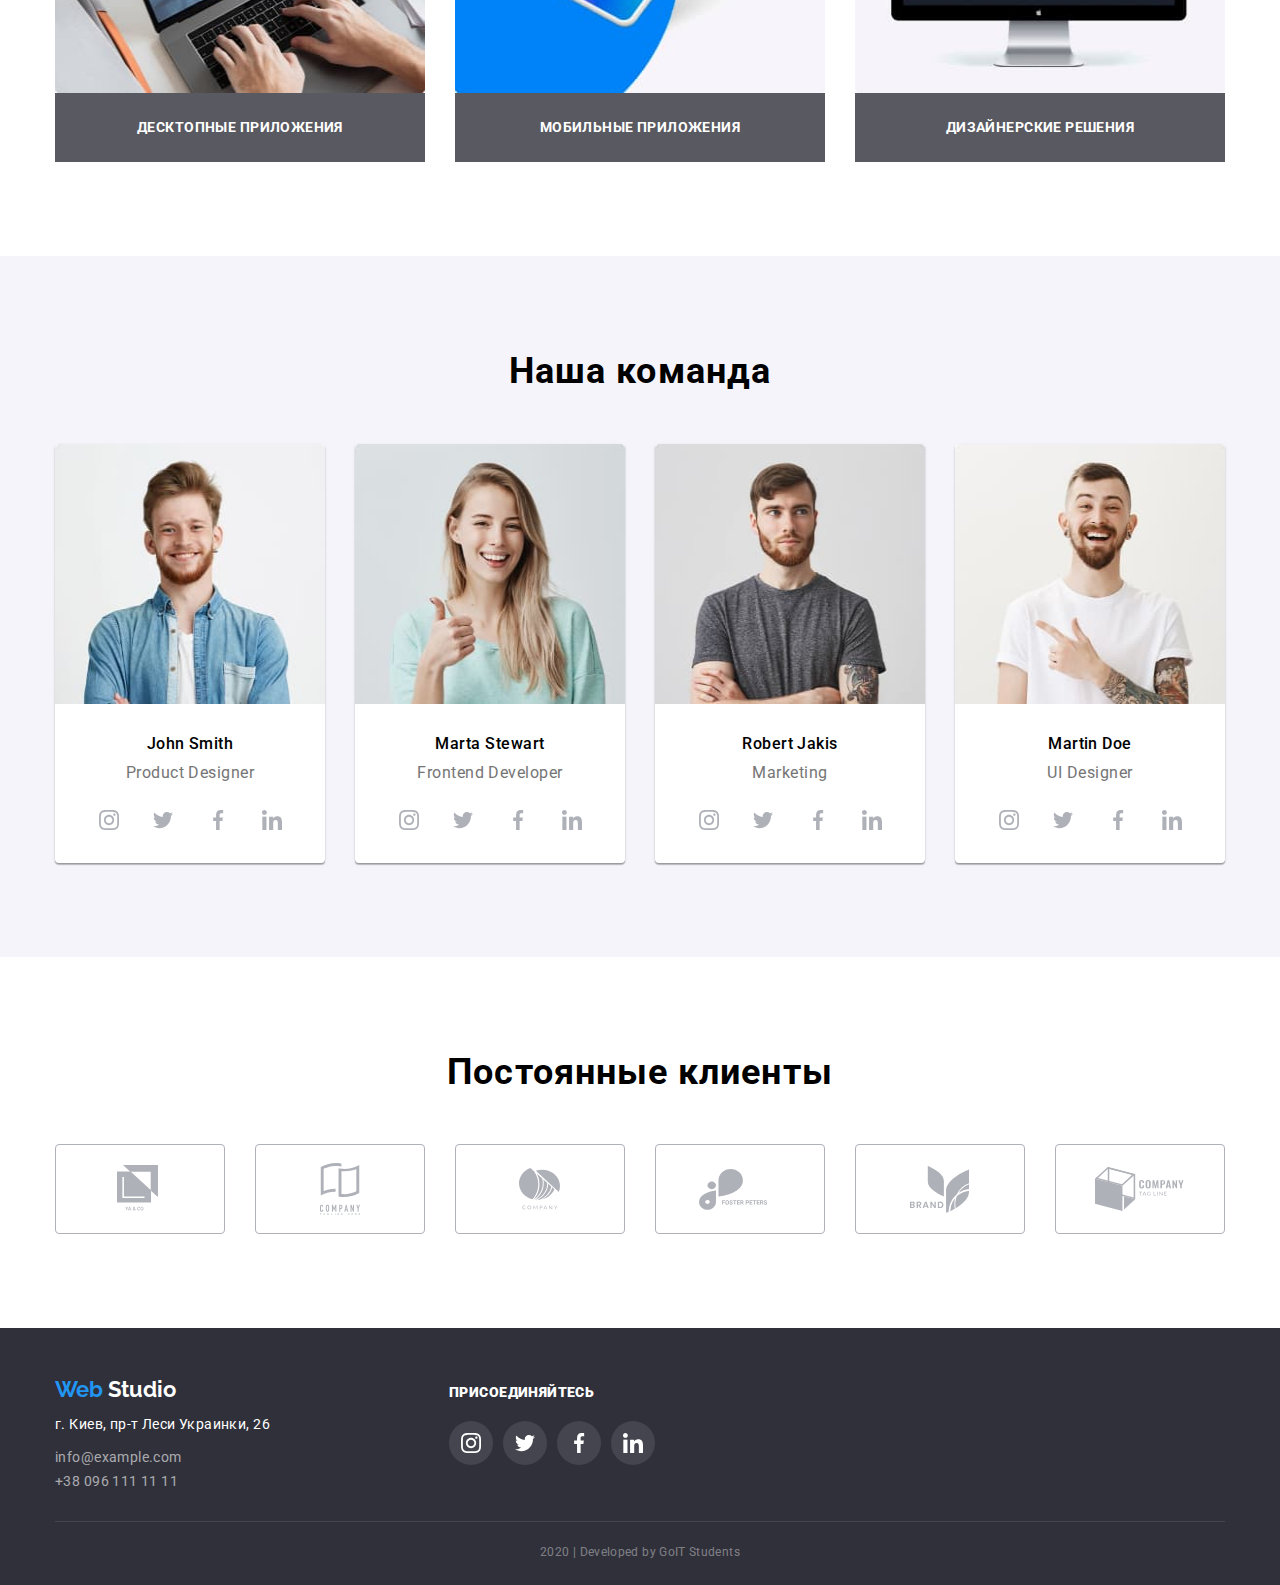
==== commit 867a1479: "добавляет иконки в шапку сайта" ====
--- a/index.html
+++ b/index.html
@@ -36,7 +36,11 @@
               info@devstudio.com</a>
           </li>
           <li class="contacts-main icon-tel">
-            <a class="link-contact" href="tel:+380961111111">+38 096 111 11 11</a>
+            <a class="link-contact" href="tel:+380961111111">
+              <svg class="icon-tel" width="10" height="14.94">
+                <use href="./images/sprite.svg#telefone"></use>
+              </svg>
+              +38 096 111 11 11</a>
           </li>
         </ul>
       </div>
--- a/css/common.css
+++ b/css/common.css
@@ -91,10 +91,6 @@
     display: flex;
 }
 
-.contacts-main .link-contact {
-    display: flex;
-}
-
 .logo:hover, .logo:focus {
     color: var(--accent-color);
 }
@@ -152,16 +148,11 @@
 }
 
 .icon-mail {
-    display: block;
     margin-right: 10px;
 }
 
-.icon-tel::before {
-    content: "";
-    width: 10px;
-    background-image: url("../images/telefone.svg");
-    background-repeat: no-repeat;
-    background-position: center;
+.icon-tel {
+    margin-right: 10px;
 }
 
 /* Футер сайта */
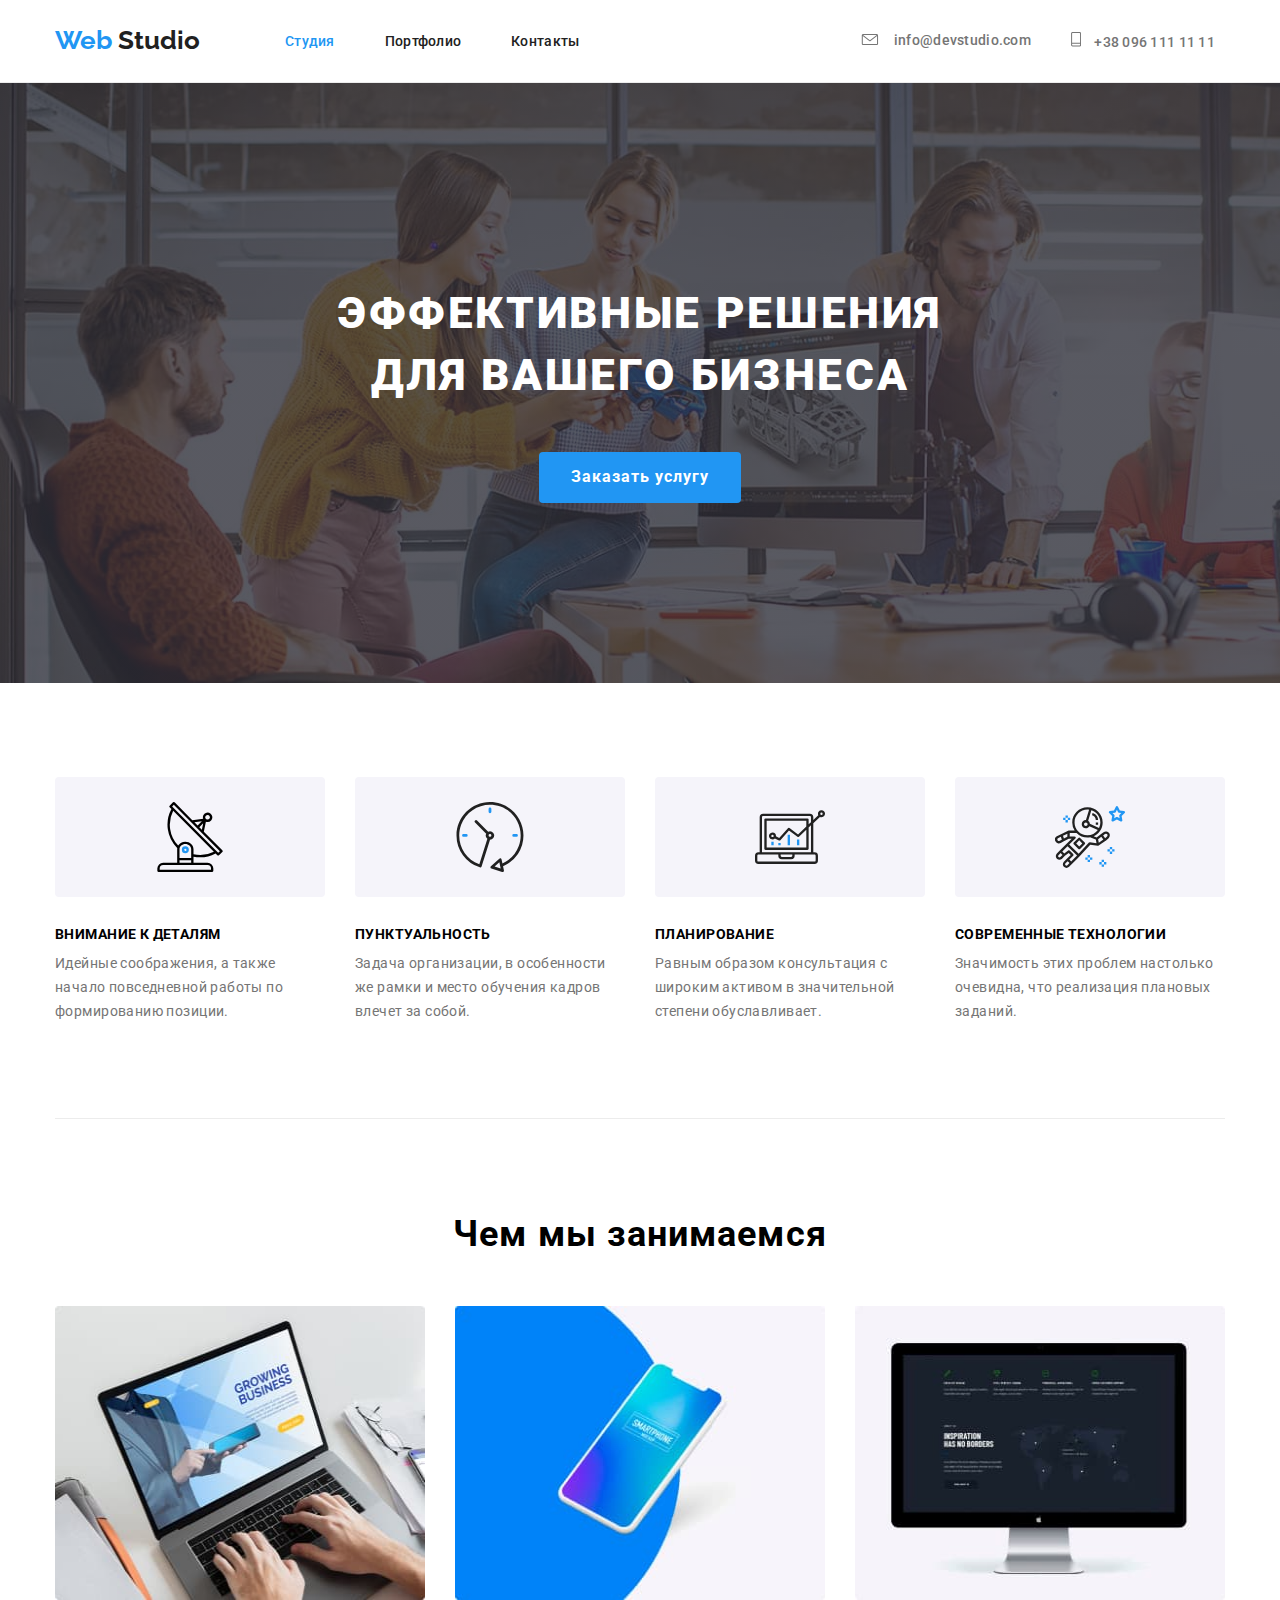
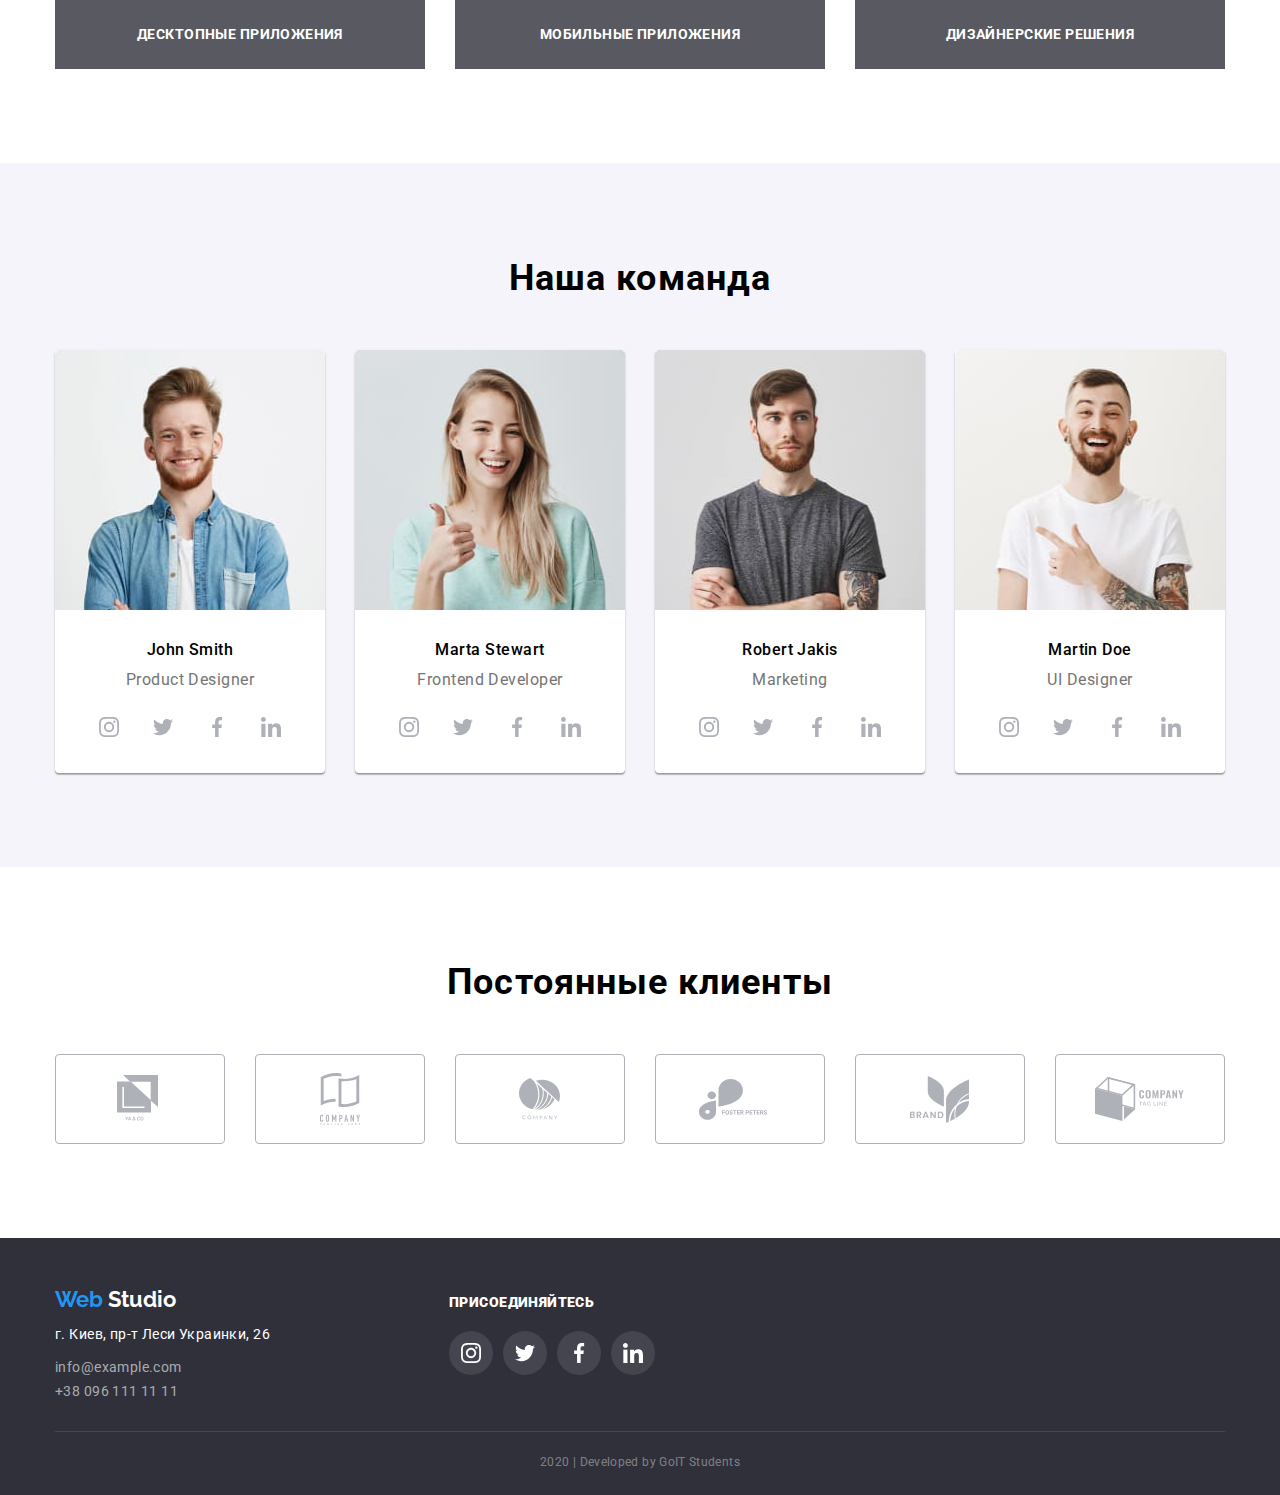
==== commit 32697280: "Добавляет инлайн свг на соц иконки в нашей команде" ====
--- a/index.html
+++ b/index.html
@@ -29,14 +29,14 @@
         </nav>
         <ul class="list site-nav site-contacts">
           <li class="contacts-main">
-            <a  class="link-contact" href="mailto:info@devstudio.com">
+            <a  class="link link-contact" href="mailto:info@devstudio.com">
               <svg class="icon-mail" width="22" height="11.2">
                 <use href="./images/sprite.svg#mail"></use>
               </svg>
               info@devstudio.com</a>
           </li>
           <li class="contacts-main icon-tel">
-            <a class="link-contact" href="tel:+380961111111">
+            <a class="link link-contact" href="tel:+380961111111">
               <svg class="icon-tel" width="10" height="14.94">
                 <use href="./images/sprite.svg#telefone"></use>
               </svg>
@@ -56,30 +56,50 @@
       <!-- Преимущества -->
       <section class="section">
         <div class="container">
-          <h2 class="section-title">Преимущества</h2>
+          <h2 class="visually-hidden section-title">Преимущества</h2>
           <ul class="list advantages">
-            <li class="item icon-antenna">
+            <li class="item">
+              <div class="bacground-color-icon">
+                <svg class="icon-advantages" width="70" height="70">
+                  <use href="./images/sprite.svg#antenna1"></use>
+                </svg>
+              </div>
               <h3 class="section-subtitle">Внимание к деталям</h3>
               <p class="section-text">
                 Идейные соображения, а также начало повседневной работы по
                 формированию позиции.
               </p>
             </li>
-            <li class="item icon-clock">
+            <li class="item">
+              <div class="bacground-color-icon">
+                <svg class="icon-advantages" width="70" height="70">
+                  <use href="./images/sprite.svg#clock"></use>
+                </svg>
+              </div>
               <h3 class="section-subtitle">Пунктуальность</h3>
               <p class="section-text">
                 Задача организации, в особенности же рамки и место обучения кадров
                 влечет за собой.
               </p>
             </li>
-            <li class="item icon-diagram">
+            <li class="item">
+              <div class="bacground-color-icon">
+                <svg class="icon-advantages" width="70" height="70">
+                  <use href="./images/sprite.svg#diagram"></use>
+                </svg>
+              </div>
               <h3 class="section-subtitle">Планирование</h3>
               <p class="section-text">
                 Равным образом консультация с широким активом в значительной
                 степени обуславливает.
               </p>
             </li>
-            <li class="item icon-astronaut">
+            <li class="item">
+              <div class="bacground-color-icon">
+                <svg class="icon-advantages" width="70" height="70">
+                  <use href="./images/sprite.svg#astronaut"></use>
+                </svg>
+              </div>
               <h3 class="section-subtitle">Современные технологии</h3>
               <p class="section-text">
                 Значимость этих проблем настолько очевидна, что реализация
@@ -120,16 +140,32 @@
               <p class="comand-text" lang="en">Product Designer</p>
               <ul class="list img-social">
                 <li class="icon">
-                  <a href="https://www.instagram.com/"><img class="img-size" src="./images/instagram.svg" alt="Инстаграм" /></a>
-                </li>
-                <li class="icon">
-                  <a href="https://twitter.com/"><img class="img-size" src="./images/twitter.svg" alt="Твиттер" /></a>
-                </li>
-                <li class="icon">
-                  <a href="https://www.facebook.com/"><img class="img-size" src="./images/facebook.svg" alt="Фейсбук" /></a>
-                </li>
-                <li class="icon">
-                  <a href="https://www.linkedin.com/"><img class="img-size" src="./images/linkedin.svg" alt="Линкедин" /></a>
+                  <a href="https://www.instagram.com/" class="bacground-social">
+                    <svg class="icon-team" width="20" height="20">
+                      <use href="./images/sprite.svg#instagram"></use>
+                    </svg>
+                  </a>
+                </li>
+                <li class="icon">
+                  <a href="https://twitter.com/" class="bacground-social">
+                    <svg class="icon-team" width="20" height="20">
+                      <use href="./images/sprite.svg#twitter"></use>
+                    </svg>
+                  </a>
+                </li>
+                <li class="icon">
+                  <a href="https://www.facebook.com/" class="bacground-social">                      
+                    <svg class="icon-team" width="20" height="20">
+                      <use href="./images/sprite.svg#facebook"></use>
+                    </svg>
+                  </a>
+                </li>
+                <li class="icon">
+                  <a href="https://www.linkedin.com/" class="bacground-social">                    
+                    <svg class="icon-team" width="20" height="20">
+                      <use href="./images/sprite.svg#linkedin"></use>
+                    </svg>
+                  </a>
                 </li>
               </ul>
             </li>
@@ -139,16 +175,32 @@
               <p class="comand-text" lang="en">Frontend Developer</p>
               <ul class="list img-social">
                 <li class="icon">
-                  <a href="https://www.instagram.com/"><img class="img-size" src="./images/instagram.svg" alt="Инстаграм" /></a>
-                </li>
-                <li class="icon">
-                  <a href="https://twitter.com/"><img class="img-size" src="./images/twitter.svg" alt="Твиттер" /></a>
-                </li>
-                <li class="icon">
-                  <a href="https://www.facebook.com/"><img class="img-size" src="./images/facebook.svg" alt="Фейсбук" /></a>
-                </li>
-                <li class="icon">
-                  <a href="https://www.linkedin.com/"><img class="img-size" src="./images/linkedin.svg" alt="Линкедин" /></a>
+                  <a href="https://www.instagram.com/" class="bacground-social">
+                    <svg class="icon-team" width="20" height="20">
+                      <use href="./images/sprite.svg#instagram"></use>
+                    </svg>
+                  </a>
+                </li>
+                <li class="icon">
+                  <a href="https://twitter.com/" class="bacground-social">
+                    <svg class="icon-team" width="20" height="20">
+                      <use href="./images/sprite.svg#twitter"></use>
+                    </svg>
+                  </a>
+                </li>
+                <li class="icon">
+                  <a href="https://www.facebook.com/" class="bacground-social">                      
+                    <svg class="icon-team" width="20" height="20">
+                      <use href="./images/sprite.svg#facebook"></use>
+                    </svg>
+                  </a>
+                </li>
+                <li class="icon">
+                  <a href="https://www.linkedin.com/" class="bacground-social">                    
+                    <svg class="icon-team" width="20" height="20">
+                      <use href="./images/sprite.svg#linkedin"></use>
+                    </svg>
+                  </a>
                 </li>
               </ul>
             </li>
@@ -158,16 +210,32 @@
               <p class="comand-text" lang="en">Marketing</p>
               <ul class="list img-social">
                 <li class="icon">
-                  <a href="https://www.instagram.com/"><img class="img-size" src="./images/instagram.svg" alt="Инстаграм" /></a>
-                </li>
-                <li class="icon">
-                  <a href="https://twitter.com/"><img class="img-size" src="./images/twitter.svg" alt="Твиттер" /></a>
-                </li>
-                <li class="icon">
-                  <a href="https://www.facebook.com/"><img class="img-size" src="./images/facebook.svg" alt="Фейсбук" /></a>
-                </li>
-                <li class="icon">
-                  <a href="https://www.linkedin.com/"><img class="img-size" src="./images/linkedin.svg" alt="Линкедин" /></a>
+                  <a href="https://www.instagram.com/" class="bacground-social">
+                    <svg class="icon-team" width="20" height="20">
+                      <use href="./images/sprite.svg#instagram"></use>
+                    </svg>
+                  </a>
+                </li>
+                <li class="icon">
+                  <a href="https://twitter.com/" class="bacground-social">
+                    <svg class="icon-team" width="20" height="20">
+                      <use href="./images/sprite.svg#twitter"></use>
+                    </svg>
+                  </a>
+                </li>
+                <li class="icon">
+                  <a href="https://www.facebook.com/" class="bacground-social">                      
+                    <svg class="icon-team" width="20" height="20">
+                      <use href="./images/sprite.svg#facebook"></use>
+                    </svg>
+                  </a>
+                </li>
+                <li class="icon">
+                  <a href="https://www.linkedin.com/" class="bacground-social">                    
+                    <svg class="icon-team" width="20" height="20">
+                      <use href="./images/sprite.svg#linkedin"></use>
+                    </svg>
+                  </a>
                 </li>
               </ul>
             </li>
@@ -177,16 +245,32 @@
               <p class="comand-text" lang="en">UI Designer</p>
               <ul class="list img-social">
                 <li class="icon">
-                  <a href="https://www.instagram.com/"><img class="img-size" src="./images/instagram.svg" alt="Инстаграм" /></a>
-                </li>
-                <li class="icon">
-                  <a href="https://twitter.com/"><img class="img-size" src="./images/twitter.svg" alt="Твиттер" /></a>
-                </li>
-                <li class="icon">
-                  <a href="https://www.facebook.com/"><img class="img-size" src="./images/facebook.svg" alt="Фейсбук" /></a>
-                </li>
-                <li class="icon">
-                  <a href="https://www.linkedin.com/"><img class="img-size" src="./images/linkedin.svg" alt="Линкедин" /></a>
+                  <a href="https://www.instagram.com/" class="bacground-social">
+                    <svg class="icon-team" width="20" height="20">
+                      <use href="./images/sprite.svg#instagram"></use>
+                    </svg>
+                  </a>
+                </li>
+                <li class="icon">
+                  <a href="https://twitter.com/" class="bacground-social">
+                    <svg class="icon-team" width="20" height="20">
+                      <use href="./images/sprite.svg#twitter"></use>
+                    </svg>
+                  </a>
+                </li>
+                <li class="icon">
+                  <a href="https://www.facebook.com/" class="bacground-social">                      
+                    <svg class="icon-team" width="20" height="20">
+                      <use href="./images/sprite.svg#facebook"></use>
+                    </svg>
+                  </a>
+                </li>
+                <li class="icon">
+                  <a href="https://www.linkedin.com/" class="bacground-social">                    
+                    <svg class="icon-team" width="20" height="20">
+                      <use href="./images/sprite.svg#linkedin"></use>
+                    </svg>
+                  </a>
                 </li>
               </ul>
             </li>
--- a/css/common.css
+++ b/css/common.css
@@ -149,12 +149,21 @@
 
 .icon-mail {
     margin-right: 10px;
+    fill: var(--text-color);
 }
 
 .icon-tel {
     margin-right: 10px;
-}
-
+    fill: var(--text-color);
+}
+
+.icon-mail:hover, .icon-mail:focus {
+    fill: var(--accent-color);
+}
+
+.icon-tel:hover, .icon-tel:focus {
+    fill: var(--accent-color);
+}
 /* Футер сайта */
 .footer {
     background-color: var(--footer-bacground-color);
--- a/css/main.css
+++ b/css/main.css
@@ -47,6 +47,17 @@
     text-align: center;
 }
 
+.visually-hidden {
+    position: absolute;
+    width: 1px;
+    height: 1px;
+    margin: -1px;
+    border: 0px;
+    padding: 0px;
+    clip: rect(0 0 0 0);
+    overflow: hidden;
+  }
+
 .advantages {
     display: flex;
     flex-wrap: wrap;
@@ -57,31 +68,18 @@
     margin-right: 30px;
 }
 
-.advantages > .item::before {
-    display: block;
-    content: "";
+.bacground-color-icon {
+    display: flex;
+    align-items: center;
+    justify-content: center;
+    background-color: var(--bacground-second-color);
+    border-radius: 4px;
+    margin-bottom: 30px;
     height: 120px;
-    margin-bottom: 30px;
-    background-repeat: no-repeat;
-    background-position: center;
-    background-color: var(--bacground-second-color);
-    border-radius: 4px;
-}
-
-.icon-antenna::before {
-    background-image: url("../images/antenna1.svg");
-}
-
-.icon-clock::before {
-    background-image: url("../images/clock.svg");
-}
-
-.icon-diagram::before {
-    background-image: url("../images/diagram.svg");
-}
-
-.icon-astronaut::before {
-    background-image: url("../images/astronaut.svg");
+}
+
+.icon-advantages {
+    display: block; 
 }
 
 .advantages .item:nth-child(4n) {
@@ -135,10 +133,6 @@
     padding-top: 0;
 }
 
-.advantages-icon {
-
-}
-
 .img-margin {
     margin-bottom: 30px;
 
@@ -213,24 +207,32 @@
 .img-social {
     display: flex;
     justify-content: space-between;
-    padding: 0 31px 21px 32px;
-}
-
-.img-size {
-    padding: 12px;
-}
-
-/* .img-social .icon {
+    padding: 0 32px 24px 32px;
+}
+
+.bacground-social {
+    display: flex;
     justify-content: center;
-} */
+    align-items: center;
+    color: var(--border-customers-color);
+    width: 44px;
+    height: 44px;
+    border-radius: 50%;
+}
+
+.bacground-social:hover, .bacground-social:focus {
+    color: var(--primary-white-color);
+    background-color: var(--accent-color);
+}
+
+.icon-team {
+    display: block;
+    fill: currentColor
+}
 
 .section-bacground {
     background-color: var(--bacground-second-color);
 }
-
-/* .img-customers {
-
-} */
 
 .customers {
     display: flex;
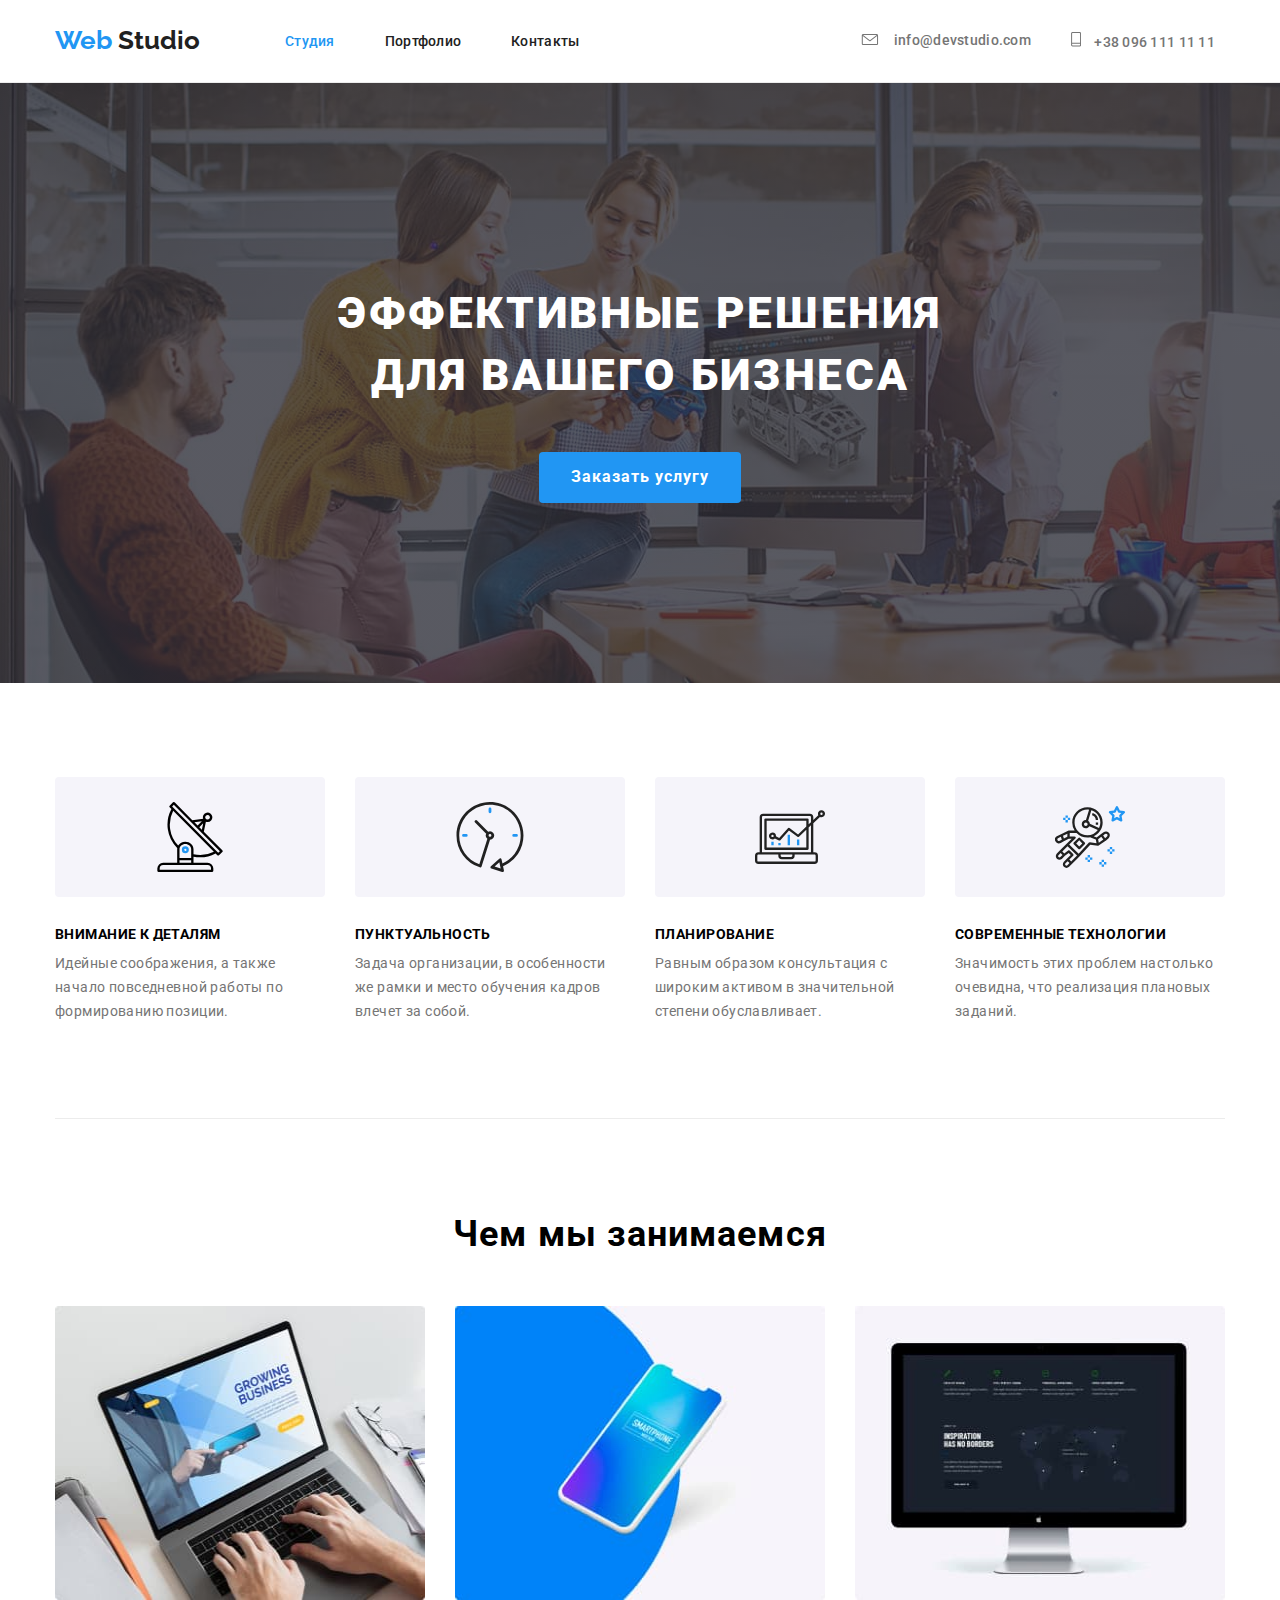
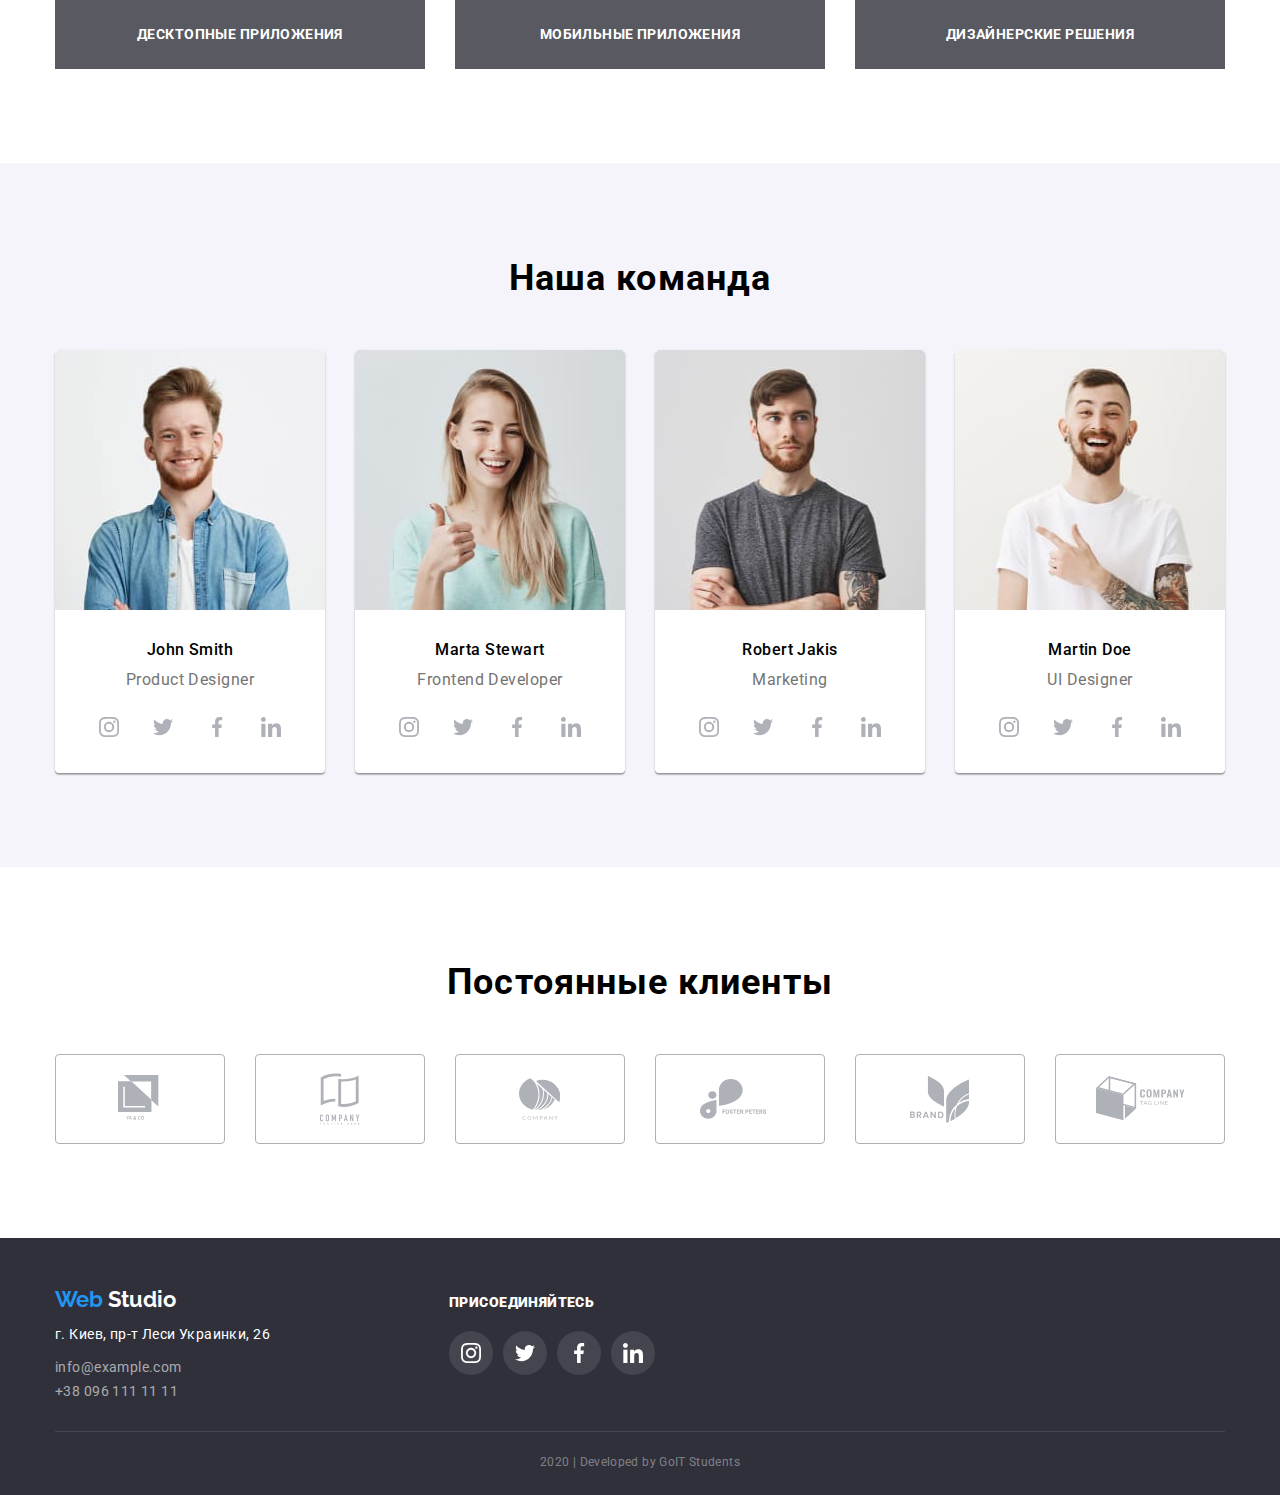
==== commit c1881c84: "Добавляет инлайн с ховером на иконки клиентов" ====
--- a/index.html
+++ b/index.html
@@ -283,22 +283,46 @@
           <h2 class="section-title">Постоянные клиенты</h2>
           <ul class="list customers">
             <li class="item">
-              <a href="#"><img src="./images/YACO.svg" alt="YA & CO" /></a>
-            </li>
-            <li class="item">
-              <a href="#"><img src="./images/TaglineHero.svg" alt="Tagline Hero" /></a>
-            </li>
-            <li class="item">
-              <a href="#"><img src="./images/COMPANY.svg" alt="COMPANY" /></a>
-            </li>
-            <li class="item">
-              <a href="#"><img src="./images/FOSTERPETERS.svg" alt="FOSTER PETERS" /></a>
-            </li>
-            <li class="item">
-              <a href="#"><img src="./images/BRAND.svg" alt="BRAND" /></a>
-            </li>
-            <li class="item">
-              <a href="#"><img src="./images/COMPANYTAGLINE.svg" alt="COMPANY TAG LIN" /></a>
+              <a href="#" class="bacground-customers">
+                <svg class="icon-customers" width="44.27" height="49.23">
+                  <use href="./images/sprite.svg#YACO"></use>
+                </svg>
+              </a>
+            </li>
+            <li class="item">
+              <a href="#" class="bacground-customers">
+                <svg class="icon-customers" width="40" height="52">
+                  <use href="./images/sprite.svg#TaglineHero"></use>
+                </svg>
+              </a>
+            </li>
+            <li class="item">
+              <a href="#" class="bacground-customers">
+                <svg class="icon-customers" width="41" height="42.6">
+                  <use href="./images/sprite.svg#COMPANY"></use>
+                </svg>
+              </a>
+            </li>
+            <li class="item">
+              <a href="#" class="bacground-customers">
+                <svg class="icon-customers" width="79.66" height="42.02">
+                  <use href="./images/sprite.svg#FOSTERPETERS"></use>
+                </svg>
+              </a>
+            </li>
+            <li class="item">
+              <a href="#" class="bacground-customers">
+                <svg class="icon-customers" width="59" height="47">
+                  <use href="./images/sprite.svg#BRAND"></use>
+                </svg>
+              </a>
+            </li>
+            <li class="item">
+              <a href="#" class="bacground-customers">
+                <svg class="icon-customers" width="88.48" height="45.44">
+                  <use href="./images/sprite.svg#COMPANYTAGLINE"></use>
+                </svg>
+              </a>
             </li>
           </ul>
         </div>
--- a/css/main.css
+++ b/css/main.css
@@ -248,7 +248,23 @@
 
     border: 1px solid var(--border-customers-color);
     border-radius: 4px;
+    color: var(--border-customers-color);
+}
+
+.customers .item:hover, .customers .item:focus {
+    border-color: var(--accent-color);
+    color: var(--accent-color);
 }
 
 .customers .item:nth-child(6n) {
-    margin-right: 0;+    margin-right: 0;
+}
+
+.bacground-customers {
+    color: inherit
+}
+
+.icon-customers {
+    display: block;
+    fill: currentColor;
+}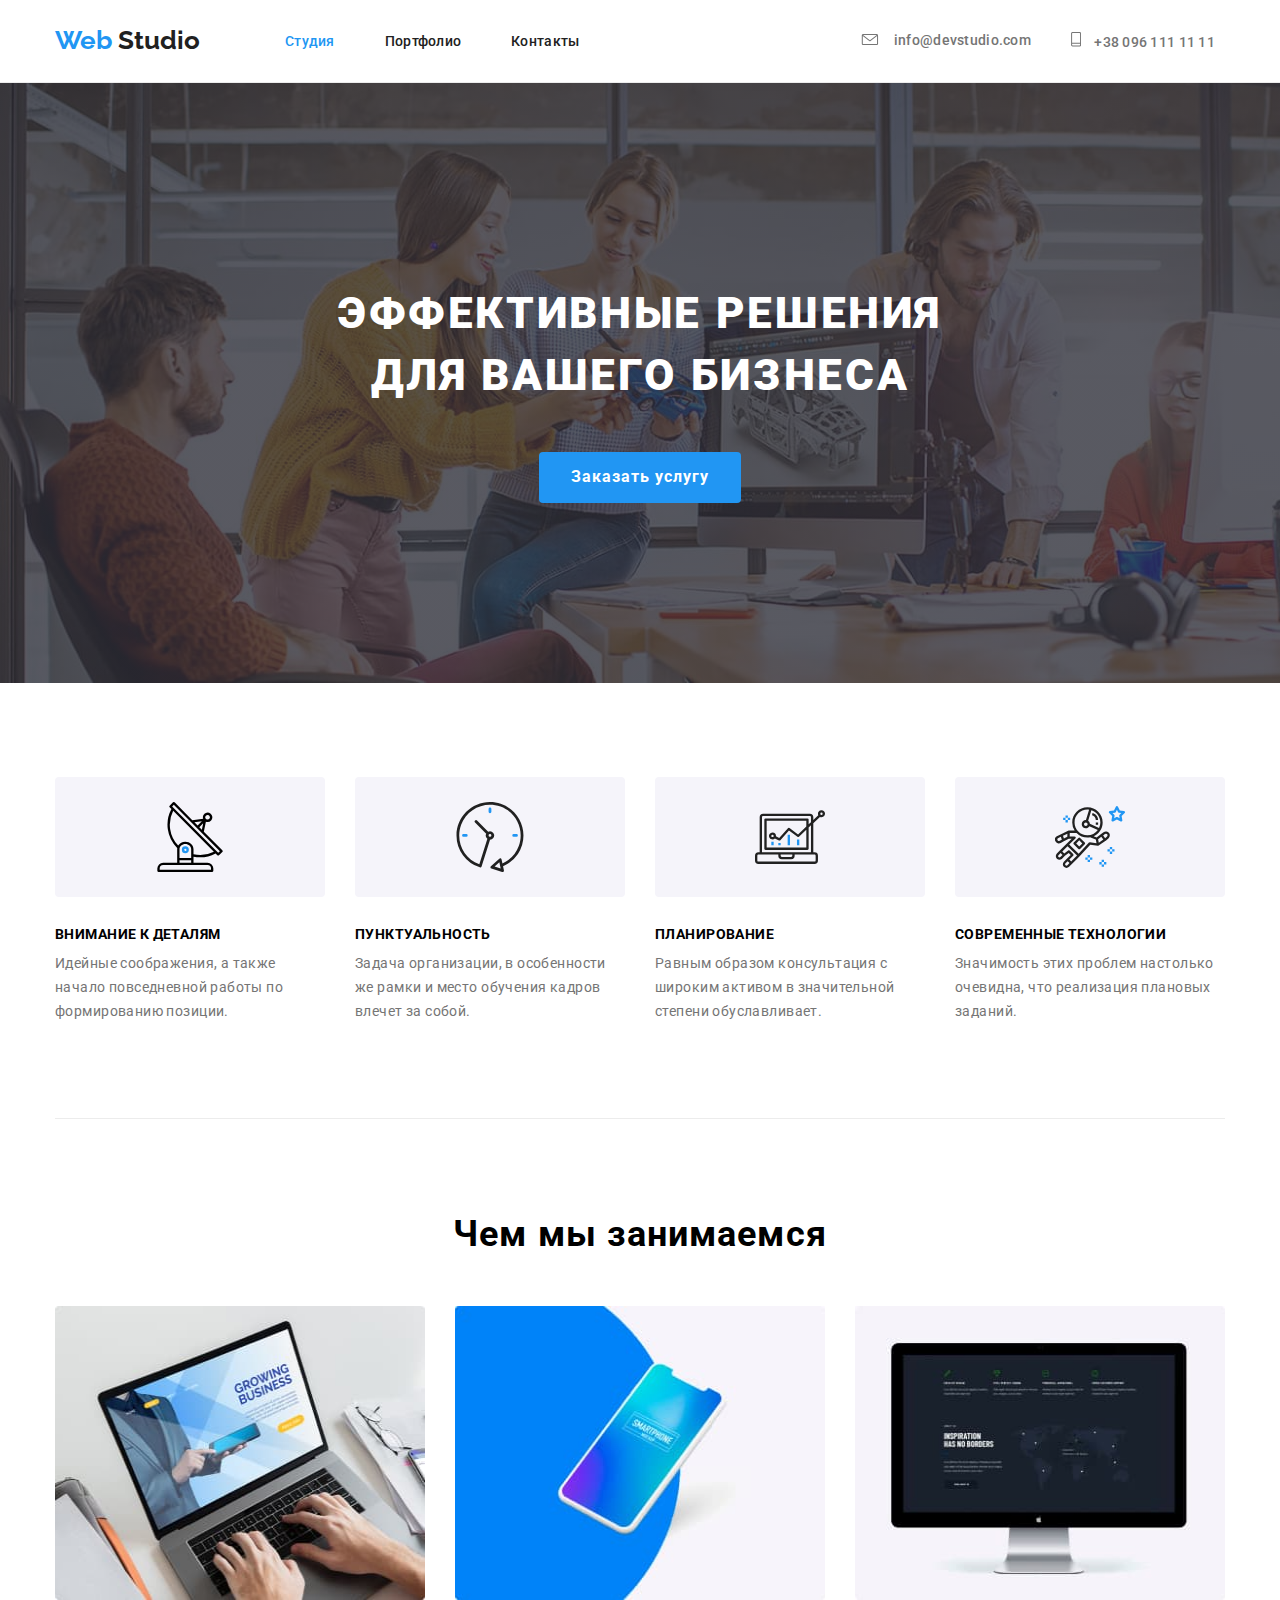
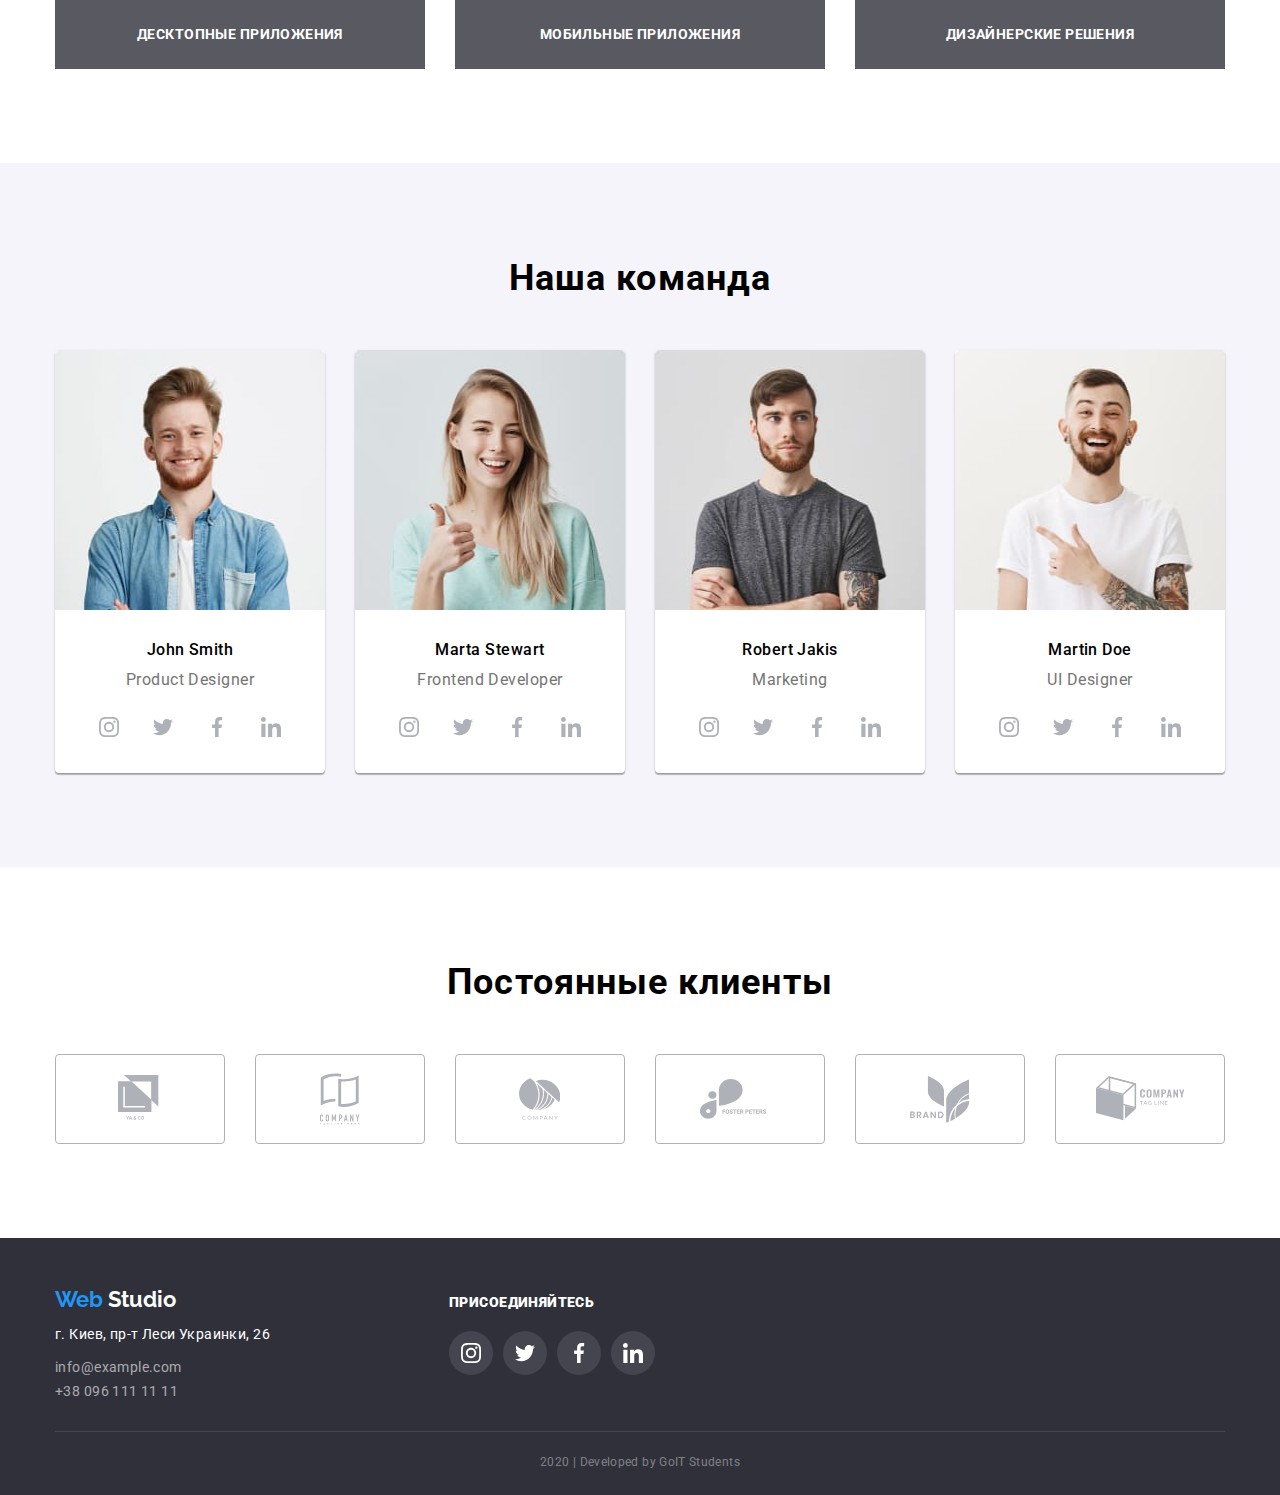
==== commit 8ca9f099: "Добавляет ховер и свг в иконки футера" ====
--- a/index.html
+++ b/index.html
@@ -350,16 +350,32 @@
             <p class="social-links"><b>присоединяйтесь</b></p>
             <ul class="list footer-social">
               <li class="social-footer-link">
-                <a href="https://www.instagram.com/"><img class="img-footer" src="./images/instagram-wite.svg" alt="Инстаграм"/></a>
+                <a href="https://www.instagram.com/" class="bacground-footer-social">
+                  <svg class="icon-footer" width="20" height="20">
+                    <use href="./images/sprite.svg#instagram"></use>
+                  </svg>
+                </a>
               </li>
               <li class="social-footer-link">
-                <a href="https://twitter.com/"><img class="img-footer" src="./images/twitter-wite.svg" alt="Твиттер"/></a>
+                <a href="https://twitter.com/" class="bacground-footer-social">
+                  <svg class="icon-footer" width="20" height="20">
+                    <use href="./images/sprite.svg#twitter"></use>
+                  </svg>
+                </a>
               </li>
               <li class="social-footer-link">
-                <a href="https://www.facebook.com/"><img class="img-footer" src="./images/facebook-wite.svg" alt="Фейсбук"/></a>
+                <a href="https://www.facebook.com/" class="bacground-footer-social">                      
+                  <svg class="icon-footer" width="20" height="20">
+                    <use href="./images/sprite.svg#facebook"></use>
+                  </svg>
+                </a>
               </li>
               <li class="social-footer-link">
-                <a href="https://www.linkedin.com/"><img class="img-footer" src="./images/linkedin-wite.svg" alt="Линкедин"/></a>
+                <a href="https://www.linkedin.com/" class="bacground-footer-social">                    
+                  <svg class="icon-footer" width="20" height="20">
+                    <use href="./images/sprite.svg#linkedin"></use>
+                  </svg>
+                </a>
               </li>
             </ul>
           </div>
--- a/css/common.css
+++ b/css/common.css
@@ -259,6 +259,21 @@
     background-color: var(--accent-color);
 }
 
+.bacground-footer-social {
+    display: flex;
+    justify-content: center;
+    align-items: center;
+    color: var(--primary-white-color);
+    width: 44px;
+    height: 44px;
+    border-radius: 50%;
+}
+
+.icon-footer {
+    display: block;
+    fill: currentColor
+}
+
 .footer-colums {
     display: flex;
     align-items: baseline;
